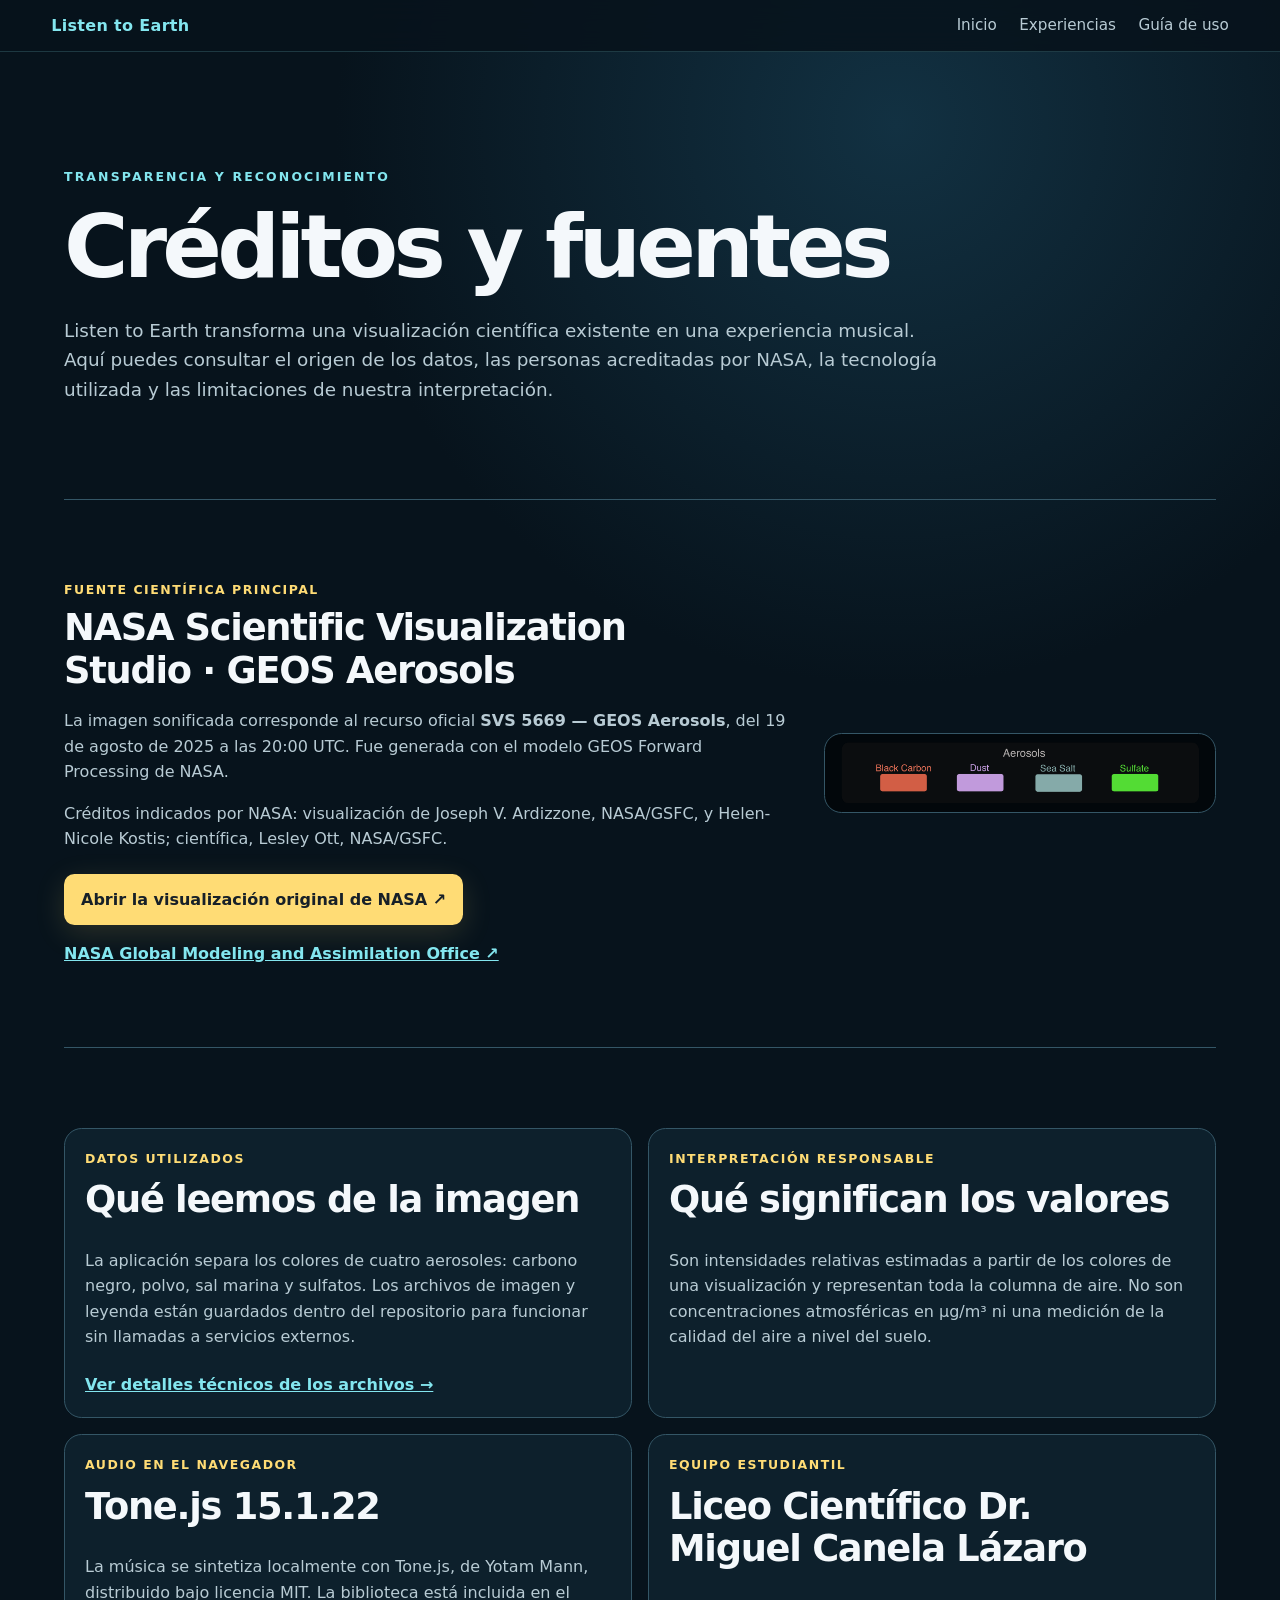
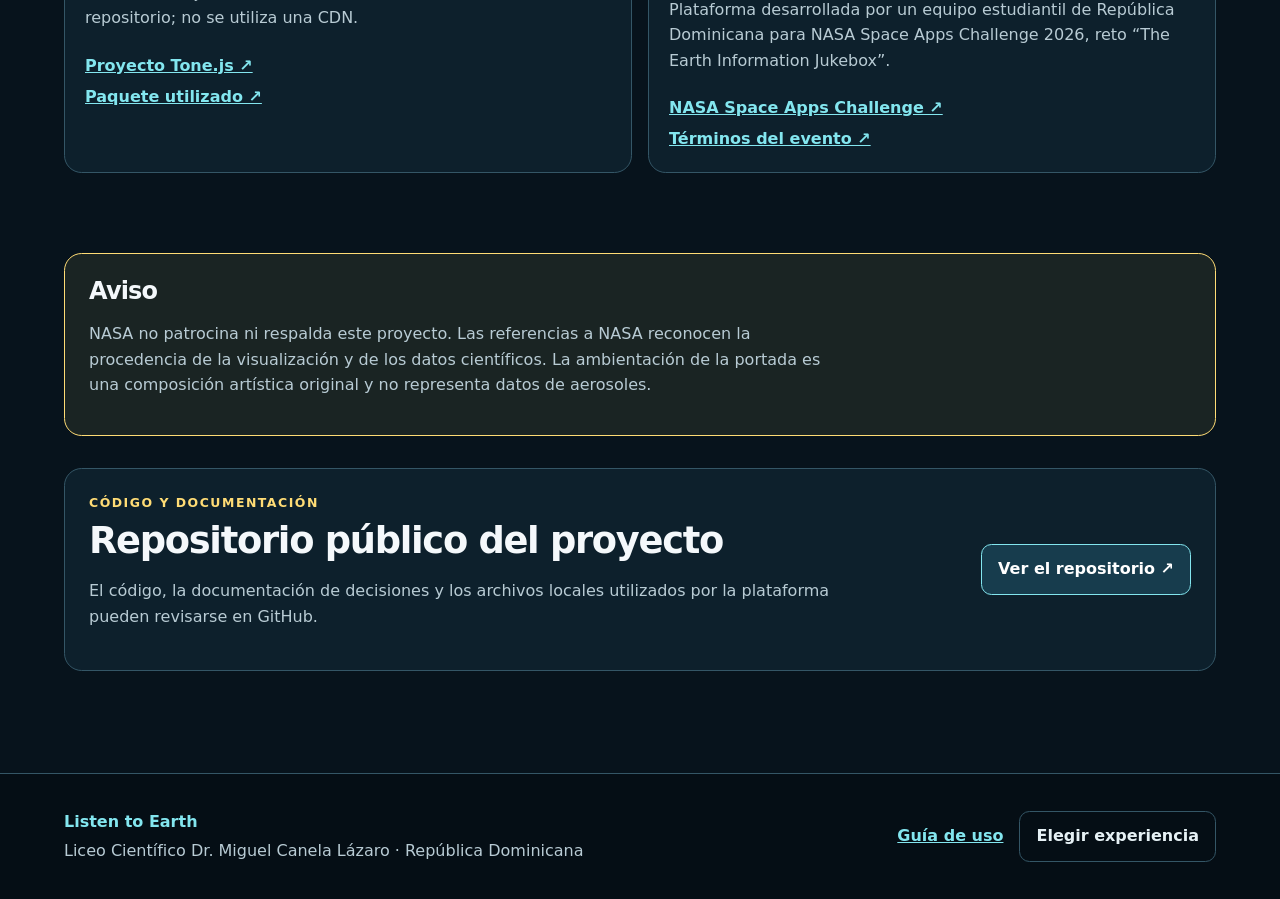
==== docs/creditos.html @ 1ac163b8 "Separar páginas y añadir ambientación de portada" ====
<!doctype html>
<html lang="es">
<head>
  <meta charset="utf-8">
  <meta name="viewport" content="width=device-width, initial-scale=1">
  <meta name="description" content="Créditos, fuentes científicas y tecnología de Listen to Earth.">
  <meta name="theme-color" content="#07131c">
  <title>Créditos y fuentes · Listen to Earth</title>
  <link rel="stylesheet" href="css/styles.css">
</head>
<body class="static-page credits-page">
  <a class="skip" href="#content">Ir al contenido</a>
  <header class="site-header"><a class="brand" href="index.html">Listen to Earth</a><nav aria-label="Navegación principal"><a href="index.html">Inicio</a><a href="experiencias.html">Experiencias</a><a href="guia.html">Guía de uso</a></nav></header>
  <main id="content" class="information-page credits-content">
    <header class="information-hero"><p class="eyebrow">Transparencia y reconocimiento</p><h1>Créditos y fuentes</h1><p>Listen to Earth transforma una visualización científica existente en una experiencia musical. Aquí puedes consultar el origen de los datos, las personas acreditadas por NASA, la tecnología utilizada y las limitaciones de nuestra interpretación.</p></header>
    <section class="source-feature" aria-labelledby="nasa-source-title"><div><p class="source-kicker">Fuente científica principal</p><h2 id="nasa-source-title">NASA Scientific Visualization Studio · GEOS Aerosols</h2><p>La imagen sonificada corresponde al recurso oficial <strong>SVS 5669 — GEOS Aerosols</strong>, del 19 de agosto de 2025 a las 20:00 UTC. Fue generada con el modelo GEOS Forward Processing de NASA.</p><p>Créditos indicados por NASA: visualización de Joseph V. Ardizzone, NASA/GSFC, y Helen-Nicole Kostis; científica, Lesley Ott, NASA/GSFC.</p><div class="source-links"><a class="button primary" href="https://svs.gsfc.nasa.gov/5669/" target="_blank" rel="noopener">Abrir la visualización original de NASA ↗</a><a href="https://gmao.gsfc.nasa.gov/" target="_blank" rel="noopener">NASA Global Modeling and Assimilation Office ↗</a></div></div><img src="assets/aerosols_5669_colorbar.png" width="1500" height="300" loading="lazy" decoding="async" alt="Leyenda oficial de la visualización: carbono negro rojo anaranjado, polvo lila, sal marina verde azulada y sulfatos verdes."></section>
    <div class="credits-grid detailed-credits">
      <article><p class="source-kicker">Datos utilizados</p><h2>Qué leemos de la imagen</h2><p>La aplicación separa los colores de cuatro aerosoles: carbono negro, polvo, sal marina y sulfatos. Los archivos de imagen y leyenda están guardados dentro del repositorio para funcionar sin llamadas a servicios externos.</p><a href="assets/README.md">Ver detalles técnicos de los archivos →</a></article>
      <article><p class="source-kicker">Interpretación responsable</p><h2>Qué significan los valores</h2><p>Son intensidades relativas estimadas a partir de los colores de una visualización y representan toda la columna de aire. No son concentraciones atmosféricas en µg/m³ ni una medición de la calidad del aire a nivel del suelo.</p></article>
      <article><p class="source-kicker">Audio en el navegador</p><h2>Tone.js 15.1.22</h2><p>La música se sintetiza localmente con Tone.js, de Yotam Mann, distribuido bajo licencia MIT. La biblioteca está incluida en el repositorio; no se utiliza una CDN.</p><a href="https://github.com/Tonejs/Tone.js" target="_blank" rel="noopener">Proyecto Tone.js ↗</a><a href="https://www.npmjs.com/package/tone/v/15.1.22" target="_blank" rel="noopener">Paquete utilizado ↗</a></article>
      <article><p class="source-kicker">Equipo estudiantil</p><h2>Liceo Científico Dr. Miguel Canela Lázaro</h2><p>Plataforma desarrollada por un equipo estudiantil de República Dominicana para NASA Space Apps Challenge 2026, reto “The Earth Information Jukebox”.</p><a href="https://www.spaceappschallenge.org/" target="_blank" rel="noopener">NASA Space Apps Challenge ↗</a><a href="https://www.spaceappschallenge.org/legal/" target="_blank" rel="noopener">Términos del evento ↗</a></article>
    </div>
    <section class="credit-notice" aria-labelledby="notice-title"><h2 id="notice-title">Aviso</h2><p>NASA no patrocina ni respalda este proyecto. Las referencias a NASA reconocen la procedencia de la visualización y de los datos científicos. La ambientación de la portada es una composición artística original y no representa datos de aerosoles.</p></section>
    <section class="repository-card" aria-labelledby="repository-title"><div><p class="source-kicker">Código y documentación</p><h2 id="repository-title">Repositorio público del proyecto</h2><p>El código, la documentación de decisiones y los archivos locales utilizados por la plataforma pueden revisarse en GitHub.</p></div><a class="button secondary" href="https://github.com/dalgenisdalgenis-hue/listen-to-earth" target="_blank" rel="noopener">Ver el repositorio ↗</a></section>
  </main>
  <footer><div><p class="footer-brand">Listen to Earth</p><p>Liceo Científico Dr. Miguel Canela Lázaro · República Dominicana</p></div><div class="footer-actions"><a href="guia.html">Guía de uso</a><a class="button ghost" href="experiencias.html">Elegir experiencia</a></div></footer>
</body>
</html>
---- docs/css/styles.css ----
:root {
  color-scheme: dark;
  font-family: Inter, ui-sans-serif, system-ui, -apple-system, BlinkMacSystemFont, "Segoe UI", sans-serif;
  line-height: 1.6;
  background: #07131c;
  color: #f4f8fb;
  --bg: #07131c;
  --surface: #0d202c;
  --surface-2: #12303f;
  --line: #345666;
  --muted: #b8cbd4;
  --cyan: #83e6ef;
  --yellow: #ffdc75;
  --purple: #caa7e8;
  --green: #72e05d;
  --orange: #f37a5d;
  --radius: 1.1rem;
  scroll-behavior: smooth;
}
* { box-sizing: border-box; }
body { margin: 0; background: radial-gradient(circle at 70% 5%, #123142 0, var(--bg) 35rem); }
button, input, select { font: inherit; }
a { color: inherit; }
p, figcaption { max-width: 75ch; }
h1, h2, h3 { line-height: 1.15; text-wrap: balance; }
h1 { margin: 0; font-size: clamp(2.7rem, 8vw, 6.4rem); letter-spacing: -.055em; max-width: 10ch; }
h2 { margin: .2rem 0 .65rem; font-size: clamp(2rem, 5vw, 3.5rem); letter-spacing: -.035em; }
h3 { font-size: clamp(1.25rem, 3vw, 1.7rem); }
[hidden] { display: none !important; }
.visually-hidden { position: absolute !important; width: 1px; height: 1px; padding: 0; margin: -1px; overflow: hidden; clip: rect(0 0 0 0); white-space: nowrap; border: 0; }
.skip { position: fixed; z-index: 100; top: .5rem; left: .5rem; padding: .75rem 1rem; background: #fff; color: #07131c; transform: translateY(-160%); border-radius: .4rem; }
.skip:focus { transform: none; }
:focus-visible { outline: 3px solid var(--yellow); outline-offset: 4px; }

.site-header { position: sticky; top: 0; z-index: 20; display: flex; justify-content: space-between; align-items: center; gap: 1rem; padding: .8rem clamp(1rem, 4vw, 3.5rem); background: rgb(7 19 28 / 88%); border-bottom: 1px solid rgb(131 230 239 / 18%); backdrop-filter: blur(16px); }
.brand { font-weight: 800; letter-spacing: .02em; color: var(--cyan); text-decoration: none; }
.site-header nav { display: flex; align-items: center; gap: clamp(.4rem, 2vw, 1.4rem); }
.site-header nav a { color: var(--muted); text-decoration: none; font-size: .95rem; }
.site-header nav a:hover { color: #fff; }
.nav-guide { min-height: 40px; padding: .45rem .8rem; border: 1px solid var(--cyan); border-radius: 999px; color: #fff; background: transparent; cursor: pointer; }

.hero { min-height: min(50rem, calc(100vh - 4rem)); display: grid; align-items: center; position: relative; isolation: isolate; overflow: hidden; padding: clamp(4rem, 9vw, 8rem) clamp(1.2rem, 7vw, 7rem); background-image: linear-gradient(90deg, rgb(4 13 20 / 98%) 0%, rgb(4 13 20 / 80%) 45%, rgb(4 13 20 / 15%) 100%), linear-gradient(0deg, var(--bg), transparent 35%), url('../assets/aerosols_5669_1920x1080.png'); background-position: center, center, center; background-size: cover; }
.hero::after { content: ""; position: absolute; z-index: -1; inset: auto -10% -25% 35%; height: 60%; background: radial-gradient(ellipse, rgb(202 167 232 / 24%), transparent 65%); }
.hero-content { max-width: 74rem; width: 100%; margin-inline: auto; }
.eyebrow { margin: 0 0 .55rem; color: var(--cyan); font-size: .78rem; font-weight: 800; letter-spacing: .17em; text-transform: uppercase; }
.hero-lead { max-width: 42rem; margin: 1.5rem 0; font-size: clamp(1.1rem, 2.2vw, 1.45rem); color: #dce8ed; }
.hero-actions { display: flex; flex-wrap: wrap; gap: .8rem; margin-block: 2rem; }
.hero-facts { display: flex; flex-wrap: wrap; gap: .65rem; padding: 0; list-style: none; }
.hero-facts li { padding: .45rem .75rem; border: 1px solid rgb(255 255 255 / 24%); border-radius: 999px; color: #e2eef2; background: rgb(7 19 28 / 55%); font-size: .9rem; }

.button, button { min-height: 44px; border-radius: .65rem; cursor: pointer; }
.button { display: inline-flex; align-items: center; justify-content: center; gap: .4rem; padding: .72rem 1rem; border: 1px solid transparent; text-decoration: none; font-weight: 750; }
.button.primary { background: var(--yellow); color: #172028; box-shadow: 0 8px 30px rgb(255 220 117 / 15%); }
.button.secondary { background: #173c4d; border-color: var(--cyan); color: #fff; }
.button.ghost { background: transparent; border-color: var(--line); color: #e6f1f5; }
button:disabled, fieldset:disabled button { opacity: .58; cursor: wait; }
button[aria-pressed="true"] { border-color: var(--yellow); }

.page-shell { width: min(100% - 2rem, 78rem); margin-inline: auto; }
.experience-page > main > .hero { display: none; }
.experience-banner { padding: clamp(3rem, 7vw, 5.5rem) 0 1.5rem; border-bottom: 1px solid rgb(131 230 239 / 18%); }
.experience-banner h1 { max-width: 15ch; font-size: clamp(2.6rem, 7vw, 5rem); }
.experience-banner > p:last-of-type { max-width: 48rem; color: var(--muted); font-size: 1.12rem; }
.back-link, .alternate-link { display: inline-flex; margin-bottom: 1.2rem; color: var(--cyan); font-weight: 750; }
.alternate-link { margin: 1rem 0 0; padding: .55rem .8rem; border: 1px solid var(--line); border-radius: .55rem; text-decoration: none; }
.experience-page .mode-picker { display: none; }
body[data-experience="journey"] #grid,
body[data-experience="world"] #grid,
body[data-experience="journey"] .explore-grid,
body[data-experience="world"] .explore-grid,
body[data-experience="journey"] .shortcut-line,
body[data-experience="world"] .shortcut-line,
body[data-experience="journey"] #grid-table,
body[data-experience="world"] #grid-table { display: none !important; }
body[data-experience="explore"] #experience,
body[data-experience="explore"] #scan-table,
body[data-experience="explore"] #scan-band,
body[data-experience="explore"] #scan-line { display: none !important; }
.status { min-height: 1.8rem; margin: 1rem 0 0; color: var(--cyan); }
.section-block { padding-block: clamp(4rem, 8vw, 7rem); border-bottom: 1px solid rgb(131 230 239 / 18%); scroll-margin-top: 4.5rem; }
.section-heading { display: grid; grid-template-columns: auto minmax(0, 1fr); gap: clamp(1rem, 4vw, 2.5rem); align-items: start; margin-bottom: 2rem; }
.section-heading > div { max-width: 52rem; }
.section-heading p:last-child { color: var(--muted); font-size: 1.05rem; }
.section-number { margin: .35rem 0 0; color: var(--yellow); font: 800 clamp(1.25rem, 3vw, 2rem)/1 ui-monospace, monospace; }

fieldset { min-width: 0; margin: 0; padding: 0; border: 0; }
.scan-panel { padding: clamp(1rem, 3vw, 2rem); border: 1px solid var(--line); border-radius: var(--radius); background: linear-gradient(145deg, rgb(18 48 63 / 94%), rgb(9 27 38 / 94%)); box-shadow: 0 22px 65px rgb(0 0 0 / 24%); }
.mode-picker { display: grid; grid-template-columns: repeat(2, minmax(0, 1fr)); gap: 1rem; }
.mode-card { min-height: 10rem; display: grid; grid-template-columns: auto 1fr; grid-template-rows: auto 1fr; gap: .3rem 1rem; padding: 1.2rem; text-align: left; color: #fff; background: rgb(5 19 28 / 60%); border: 2px solid var(--line); border-radius: .9rem; }
.mode-card[aria-pressed="true"] { background: linear-gradient(135deg, rgb(255 220 117 / 14%), rgb(131 230 239 / 8%)); box-shadow: inset 0 0 0 1px var(--yellow); }
.mode-card strong { font-size: 1.25rem; }
.mode-card > span:last-child { color: var(--muted); }
.mode-icon { grid-row: 1 / 3; display: grid; place-items: center; width: 2.6rem; height: 2.6rem; border-radius: 50%; background: var(--yellow); color: #172028; font-weight: 900; font-size: 1.3rem; }
.transport { display: flex; align-items: center; flex-wrap: wrap; gap: .75rem; margin-top: 1.3rem; }
.tempo-control { display: grid; grid-template-columns: auto minmax(8rem, 1fr); gap: .2rem .7rem; align-items: center; flex: 1 1 18rem; margin-left: auto; }
.tempo-control output { grid-column: 2; color: var(--muted); }
input[type="range"] { width: 100%; min-height: 32px; accent-color: var(--yellow); }
.route-context { padding: 1rem clamp(.2rem, 2vw, 1.2rem); }
.route-context > p:first-child { color: var(--muted); }
.progress-row { display: grid; grid-template-columns: auto minmax(8rem, 1fr); gap: 1rem; align-items: center; }
progress { width: 100%; height: .8rem; border: 0; accent-color: var(--yellow); }
.data-readout { max-width: none; border-left: 4px solid var(--yellow); padding: .85rem 1rem; border-radius: 0 .7rem .7rem 0; background: var(--surface); }
.journey-ending { margin-top: 1.5rem; padding: clamp(1.25rem, 3vw, 2rem); border: 1px solid var(--yellow); border-radius: var(--radius); background: linear-gradient(135deg, rgb(255 220 117 / 12%), var(--surface)); }
.journey-ending h3 { margin-top: 0; }

.audio-toolbar { display: flex; gap: .7rem; align-items: center; flex-wrap: wrap; padding: 1rem; margin-bottom: 1rem; border-radius: .8rem; background: var(--surface); }
.audio-toolbar p { margin: 0 0 0 auto; color: var(--muted); }
.map-panel { margin: 0; overflow: hidden; border: 1px solid var(--line); border-radius: var(--radius); background: #030a0f; box-shadow: 0 24px 80px rgb(0 0 0 / 30%); }
.map-view { position: relative; }
canvas { display: block; width: 100%; height: auto; }
#grid { position: absolute; inset: 0; display: grid; grid-template-rows: repeat(8, 1fr); }
.grid-row { display: grid; grid-template-columns: repeat(12, 1fr); min-height: 0; }
[role="gridcell"] { min-width: 0; border: 1px solid rgb(255 255 255 / 17%); cursor: crosshair; }
[role="gridcell"][aria-selected="true"] { box-shadow: inset 0 0 0 3px var(--yellow); background: rgb(255 220 117 / 10%); }
[role="gridcell"]:focus { outline: 3px solid #fff; outline-offset: -4px; }
#scan-band, #scan-line, #rd-marker { position: absolute; pointer-events: none; }
#scan-band { border: 1px dashed var(--yellow); }
#scan-line { border: 1px solid #fff; box-shadow: 0 0 0 2px var(--yellow); background: rgb(255 220 117 / 40%); }
#rd-marker { width: 10px; height: 10px; border: 2px solid #fff; border-radius: 50%; box-shadow: 0 0 0 2px var(--bg), 0 0 0 4px var(--yellow); transform: translate(-50%, -50%); }
figcaption { padding: .75rem 1rem 1rem; color: var(--muted); font-size: .92rem; }
.explore-grid { display: grid; grid-template-columns: minmax(0, 1.25fr) minmax(18rem, .75fr); gap: 1rem; margin-top: 1rem; }
.current-card, .direction-card { padding: 1.2rem; border: 1px solid var(--line); border-radius: var(--radius); background: var(--surface); }
.current-card h3 { margin-top: 0; }
.source-info { padding-top: .8rem; border-top: 1px solid var(--line); color: var(--muted); }
.direction-card legend { padding-inline: .4rem; font-weight: 800; }
.directions { display: grid; grid-template-columns: repeat(3, minmax(0, 1fr)); gap: .5rem; }
.directions button, .rd-button { min-height: 46px; border: 1px solid var(--line); color: #fff; background: #173c4d; }
#up { grid-column: 2; } #left { grid-column: 1; grid-row: 2; } #replay { grid-column: 2; grid-row: 2; } #right { grid-column: 3; grid-row: 2; } #down { grid-column: 2; grid-row: 3; }
.rd-button { width: 100%; margin-top: .65rem; border-color: var(--yellow); }
.shortcut-line { padding: .7rem 1rem; color: var(--muted); font-size: .9rem; }

.aerosol-controls { padding: 1rem; border: 1px solid var(--line); border-radius: var(--radius); background: var(--surface); }
.listening-mode { display: flex; align-items: center; justify-content: space-between; gap: 1rem; padding: .2rem .2rem 1rem; margin-bottom: 1rem; border-bottom: 1px solid var(--line); }
.listening-mode p { margin: .2rem 0 0; color: var(--muted); }
.mix-switch { display: flex; align-items: center; gap: .55rem; min-height: 44px; padding: .5rem .8rem; border: 1px solid var(--line); border-radius: 999px; cursor: pointer; white-space: nowrap; }
.mix-switch input { width: 1.3rem; height: 1.3rem; accent-color: var(--yellow); }
.aerosol-grid { display: grid; grid-template-columns: repeat(2, minmax(0, 1fr)); gap: .8rem; }
.aerosol-card { position: relative; padding: 1.1rem; border: 1px solid var(--line); border-top: 4px solid var(--cyan); border-radius: .8rem; background: rgb(5 19 28 / 65%); }
.aerosol-dust { border-top-color: var(--purple); } .aerosol-carbon { border-top-color: var(--orange); } .aerosol-sulfate { border-top-color: var(--green); } .aerosol-salt { border-top-color: #91bec0; }
.instrument-choice { display: flex; align-items: center; gap: .65rem; min-height: 3rem; margin-bottom: .7rem; font-weight: 800; }
.instrument-choice input { width: 1.45rem; height: 1.45rem; accent-color: var(--yellow); }
.instrument-choice label { cursor: pointer; }
.aerosol-card > label { color: var(--muted); font-size: .9rem; }
.volume-row { display: flex; align-items: center; gap: .7rem; }
.volume-row output { min-width: 3.3rem; text-align: right; }
.mixer-footer { display: flex; align-items: center; gap: 1rem; flex-wrap: wrap; padding-top: 1rem; }
.mixer-footer p { margin: 0; color: var(--cyan); font-weight: 700; }
.compact-details { margin-top: .8rem; }

.science-block { border-bottom: 0; }
.colorbar { display: block; width: min(100%, 52rem); height: auto; margin: 1rem auto 2rem; border-radius: .8rem; }
.data-details { display: grid; gap: .7rem; }
details { border: 1px solid var(--line); border-radius: .7rem; background: rgb(13 32 44 / 70%); }
summary { padding: .9rem 1rem; cursor: pointer; font-weight: 750; }
details > p { padding-inline: 1rem; }
.table-scroll { overflow-x: auto; margin: 0 1rem 1rem; }
table { width: 100%; min-width: 54rem; border-collapse: collapse; }
caption { text-align: left; margin-bottom: .5rem; }
th, td { padding: .65rem; border: 1px solid var(--line); text-align: left; }
.limitations { display: grid; grid-template-columns: repeat(2, minmax(0, 1fr)); gap: 1rem; margin-top: 1.5rem; }
.limitations p { margin: 0; padding: 1.1rem; border-left: 3px solid var(--cyan); background: var(--surface); color: var(--muted); }
.development { color: var(--muted); font-size: .92rem; }

.guide-dialog { width: min(46rem, calc(100% - 2rem)); max-height: min(50rem, calc(100vh - 2rem)); padding: 0; color: #f4f8fb; border: 1px solid var(--cyan); border-radius: var(--radius); background: #0b1c27; box-shadow: 0 30px 100px #000; }
.guide-dialog::backdrop { background: rgb(1 7 11 / 78%); backdrop-filter: blur(5px); }
.guide-dialog > :not(.guide-header) { margin-inline: 1.5rem; }
.guide-dialog > :last-child { margin-bottom: 1.5rem; }
.guide-header { position: sticky; top: 0; display: flex; justify-content: space-between; gap: 1rem; align-items: start; padding: 1.2rem 1.5rem; border-bottom: 1px solid var(--line); background: #0b1c27; }
.guide-header h2 { font-size: 2rem; margin: 0; }
.icon-button { min-width: 44px; min-height: 44px; border: 1px solid var(--line); border-radius: 50%; background: transparent; color: #fff; }
.guide-steps { display: grid; gap: .75rem; padding-left: 1.5rem; }
.guide-steps li { padding: .8rem 1rem; border-radius: .65rem; background: var(--surface); }
.guide-steps strong, .guide-steps span { display: block; }
.guide-steps span { color: var(--muted); }
.key-list { display: grid; grid-template-columns: repeat(2, minmax(0, 1fr)); gap: .6rem; }
.key-list div { display: grid; grid-template-columns: 3.2rem 1fr; gap: .6rem; align-items: center; padding: .6rem; border: 1px solid var(--line); border-radius: .55rem; }
.key-list dt { display: grid; place-items: center; min-height: 2.4rem; border-radius: .35rem; background: var(--yellow); color: #172028; font-weight: 900; }
.key-list dd { margin: 0; color: var(--muted); }

footer { display: flex; justify-content: space-between; align-items: center; gap: 1rem; padding: 2rem clamp(1rem, 5vw, 4rem); border-top: 1px solid var(--line); background: #050e15; color: var(--muted); }
footer p { margin: .2rem 0; }
.footer-brand { color: var(--cyan); font-weight: 800; }
.footer-actions { display: flex; align-items: center; gap: 1rem; flex-wrap: wrap; }
.footer-actions a { color: var(--cyan); font-weight: 750; }

.experience-chooser { width: min(100% - 2rem, 78rem); margin-inline: auto; padding: clamp(4rem, 8vw, 7rem) 0; }
.chooser-heading { max-width: 48rem; margin-bottom: 2rem; }
.chooser-heading > p:last-child { color: var(--muted); font-size: 1.08rem; }
.experience-cards { display: grid; grid-template-columns: repeat(3, minmax(0, 1fr)); gap: 1rem; }
.experience-card { min-height: 23rem; display: grid; grid-template-rows: auto auto auto 1fr auto; gap: .8rem; position: relative; overflow: hidden; padding: 1.4rem; border: 1px solid var(--line); border-radius: var(--radius); color: #fff; text-decoration: none; background: linear-gradient(155deg, #12303f, #081823); transition: transform .2s ease, border-color .2s ease; }
.experience-card::before { content: ""; position: absolute; inset: auto -25% -25% 20%; height: 60%; background: radial-gradient(circle, rgb(131 230 239 / 16%), transparent 65%); }
.experience-card:hover { transform: translateY(-4px); border-color: var(--cyan); }
.experience-number { color: var(--yellow); font: 800 1rem/1 ui-monospace, monospace; }
.experience-icon { display: grid; place-items: center; width: 3.2rem; height: 3.2rem; border-radius: 50%; background: var(--yellow); color: #172028; font-size: 1.5rem; font-weight: 900; }
.experience-card strong { font-size: 1.45rem; }
.experience-card > span:nth-of-type(3) { color: var(--muted); }
.card-action { align-self: end; color: var(--cyan); font-weight: 800; }
.world-card { background: linear-gradient(155deg, #182f43, #07131c); }
.explore-card { background: linear-gradient(155deg, #26243d, #0b1622); }
.landing-note { max-width: 50rem; margin: 2rem auto 0; padding: 1.2rem 1.4rem; border-left: 4px solid var(--yellow); background: var(--surface); }
.landing-note h3 { margin-top: 0; }
.credits-section { width: min(100% - 2rem, 78rem); margin-inline: auto; padding: 0 0 clamp(4rem, 8vw, 7rem); }
.credits-grid { display: grid; grid-template-columns: repeat(2, minmax(0, 1fr)); gap: 1rem; }
.credits-grid article { padding: 1.25rem; border: 1px solid var(--line); border-radius: var(--radius); background: var(--surface); }
.credits-grid h3 { margin-top: 0; }
.credits-grid p { color: var(--muted); }
.credits-grid a { color: var(--cyan); font-weight: 750; }
.credits-disclaimer { max-width: none; margin-top: 1rem; padding: 1rem; border-left: 3px solid var(--yellow); color: var(--muted); }

@media (max-width: 760px) {
  .site-header nav a { display: none; }
  .hero { min-height: 44rem; padding-top: 5rem; background-image: linear-gradient(0deg, var(--bg) 0%, rgb(4 13 20 / 60%) 60%, rgb(4 13 20 / 35%) 100%), url('../assets/aerosols_5669_1920x1080.png'); background-position: center, 58% center; }
  .mode-picker, .aerosol-grid, .explore-grid, .limitations { grid-template-columns: 1fr; }
  .experience-cards { grid-template-columns: 1fr; }
  .credits-grid { grid-template-columns: 1fr; }
  .experience-card { min-height: 17rem; }
  .listening-mode { align-items: flex-start; flex-direction: column; }
  .mode-card { min-height: 8rem; }
  .progress-row { grid-template-columns: 1fr; gap: .3rem; }
  .audio-toolbar p { flex-basis: 100%; margin-left: 0; }
  .key-list { grid-template-columns: 1fr; }
  footer { align-items: flex-start; flex-direction: column; }
}
@media (max-width: 460px) {
  .page-shell { width: min(100% - 1rem, 78rem); }
  .section-heading { grid-template-columns: 1fr; gap: .5rem; }
  .section-number { font-size: 1rem; }
  .transport > .button { width: 100%; }
  .tempo-control { margin-top: .5rem; }
  .directions button { font-size: .9rem; }
}
@media (prefers-reduced-motion: reduce) { :root { scroll-behavior: auto; } }
@media (forced-colors: active) {
  [role="gridcell"][aria-selected="true"], .mode-card[aria-pressed="true"] { border: 3px solid Highlight; }
  [role="gridcell"]:focus { outline-color: Highlight; }
  #rd-marker { border: 3px solid Highlight; box-shadow: none; }
}

/* Arquitectura de páginas: portada, elección, guía, créditos y reproductores. */
.simple-landing, .static-page { min-height: 100vh; display: flex; flex-direction: column; }
.simple-landing main, .static-page main { flex: 1; }
.simple-landing .landing-hero { min-height: calc(100vh - 4.2rem); }
.simple-landing h1 { max-width: 14ch; font-size: clamp(3rem, 7.5vw, 6.8rem); }
.simple-landing h1 span { display: block; }
.simple-landing h1 span:last-child { color: var(--yellow); }
.landing-actions { align-items: center; }
.sound-button { border: 1px solid var(--cyan); color: #fff; background: rgb(7 19 28 / 72%); }
.sound-button[aria-pressed="true"] { background: rgb(131 230 239 / 16%); }
.ambient-status { margin-top: -1rem; color: var(--muted); font-size: .92rem; }

.standalone-chooser { padding-top: clamp(4rem, 9vw, 8rem); }
.standalone-chooser .chooser-heading h1, .information-hero h1 { max-width: 14ch; font-size: clamp(2.8rem, 7vw, 5.5rem); }
.chooser-note { margin: 2rem auto 0; padding: 1rem 1.2rem; border-left: 3px solid var(--yellow); background: var(--surface); color: var(--muted); }
.chooser-note a { color: var(--cyan); font-weight: 800; }

.information-page { width: min(100% - 2rem, 72rem); margin-inline: auto; padding-bottom: clamp(4rem, 8vw, 7rem); }
.information-hero { padding: clamp(4rem, 9vw, 8rem) 0 clamp(3rem, 6vw, 5rem); border-bottom: 1px solid var(--line); }
.information-hero > p:last-of-type { color: var(--muted); font-size: 1.15rem; }
.information-hero .button { margin-top: 1rem; }
.guide-section { display: grid; grid-template-columns: 5rem minmax(0, 1fr); gap: 1.5rem; padding: clamp(3rem, 7vw, 5rem) 0; border-bottom: 1px solid var(--line); }
.guide-section h2 { margin-top: 0; }
.expanded-steps { padding-left: 1.4rem; }
.expanded-steps li { padding: 1rem 1.2rem; }
.full-key-list { grid-template-columns: repeat(2, minmax(0, 1fr)); }

.source-feature { display: grid; grid-template-columns: minmax(0, 1.3fr) minmax(18rem, .7fr); gap: 2rem; align-items: center; padding: clamp(3rem, 7vw, 5rem) 0; border-bottom: 1px solid var(--line); }
.source-feature h2, .detailed-credits h2, .repository-card h2 { font-size: clamp(1.5rem, 3vw, 2.3rem); }
.source-feature > div > p:not(.source-kicker), .detailed-credits p, .repository-card p { color: var(--muted); }
.source-feature img { width: 100%; height: auto; border: 1px solid var(--line); border-radius: var(--radius); background: #02070b; }
.source-kicker { margin: 0 0 .45rem; color: var(--yellow) !important; font-size: .78rem; font-weight: 850; letter-spacing: .12em; text-transform: uppercase; }
.source-links { display: flex; flex-wrap: wrap; align-items: center; gap: 1rem; margin-top: 1.4rem; }
.source-links > a:not(.button) { color: var(--cyan); font-weight: 800; }
.detailed-credits { margin: clamp(3rem, 7vw, 5rem) 0; }
.detailed-credits article { display: flex; flex-direction: column; align-items: flex-start; }
.detailed-credits article > a { margin-top: .35rem; }
.credit-notice { margin: 2rem 0; padding: 1.3rem 1.5rem; border: 1px solid var(--yellow); border-radius: var(--radius); background: rgb(255 220 117 / 8%); }
.credit-notice h2 { font-size: 1.5rem; }
.credit-notice p { color: var(--muted); }
.repository-card { display: flex; justify-content: space-between; align-items: center; gap: 2rem; padding: 1.5rem; border: 1px solid var(--line); border-radius: var(--radius); background: var(--surface); }

.setup-section { padding-top: 3rem; padding-bottom: 3rem; }
.setup-section .aerosol-grid { grid-template-columns: repeat(4, minmax(0, 1fr)); }
.setup-section .aerosol-card { padding: .9rem; }
.playback-workspace { display: grid; grid-template-columns: minmax(19rem, .62fr) minmax(0, 1.38fr); gap: clamp(1rem, 3vw, 2rem); align-items: start; border-bottom: 1px solid rgb(131 230 239 / 18%); }
.playback-workspace > .section-block { padding-block: 3rem; border-bottom: 0; }
.playback-controls .section-heading, .map-section .section-heading { grid-template-columns: 2.5rem minmax(0, 1fr); gap: .8rem; margin-bottom: 1.2rem; }
.playback-controls .section-heading h2, .map-section .section-heading h2 { font-size: clamp(1.7rem, 3vw, 2.4rem); }
.playback-controls .scan-panel { padding: 1rem; }
.playback-controls .transport { align-items: stretch; }
.playback-controls .transport > .button { width: 100%; }
.playback-controls .tempo-control { grid-template-columns: 1fr; margin: .4rem 0 0; }
.playback-controls .tempo-control output { grid-column: 1; }
.map-section { position: sticky; top: 4.6rem; }
.map-panel:focus-visible { outline: 4px solid var(--yellow); outline-offset: 5px; }
body[data-experience="journey"] #audio-controls,
body[data-experience="world"] #audio-controls { display: none; }
body[data-experience="explore"] .playback-workspace { grid-template-columns: 1fr; }
body[data-experience="explore"] .map-section { position: static; }
body[data-experience="explore"] .map-section .section-heading { grid-template-columns: auto minmax(0, 1fr); gap: clamp(1rem, 4vw, 2.5rem); }

@media (max-width: 1050px) {
  .setup-section .aerosol-grid { grid-template-columns: repeat(2, minmax(0, 1fr)); }
  .playback-workspace { grid-template-columns: 1fr; }
  .map-section { position: static; padding-top: 0 !important; }
}

@media (max-width: 760px) {
  .site-header { align-items: flex-start; }
  .site-header nav { max-width: 68vw; overflow-x: auto; padding: .2rem 0 .45rem; }
  .site-header nav a { display: inline-block; flex: 0 0 auto; }
  .simple-landing .landing-hero { min-height: calc(100vh - 4rem); }
  .simple-landing h1 { font-size: clamp(2.8rem, 14vw, 4.8rem); }
  .landing-actions .button { width: 100%; }
  .guide-section, .source-feature { grid-template-columns: 1fr; }
  .full-key-list { grid-template-columns: 1fr; }
  .repository-card { align-items: flex-start; flex-direction: column; }
  .setup-section .aerosol-grid { grid-template-columns: 1fr; }
}

@media (max-width: 460px) {
  .site-header { flex-direction: column; }
  .site-header nav { max-width: 100%; width: 100%; }
  .information-page { width: min(100% - 1rem, 72rem); }
}
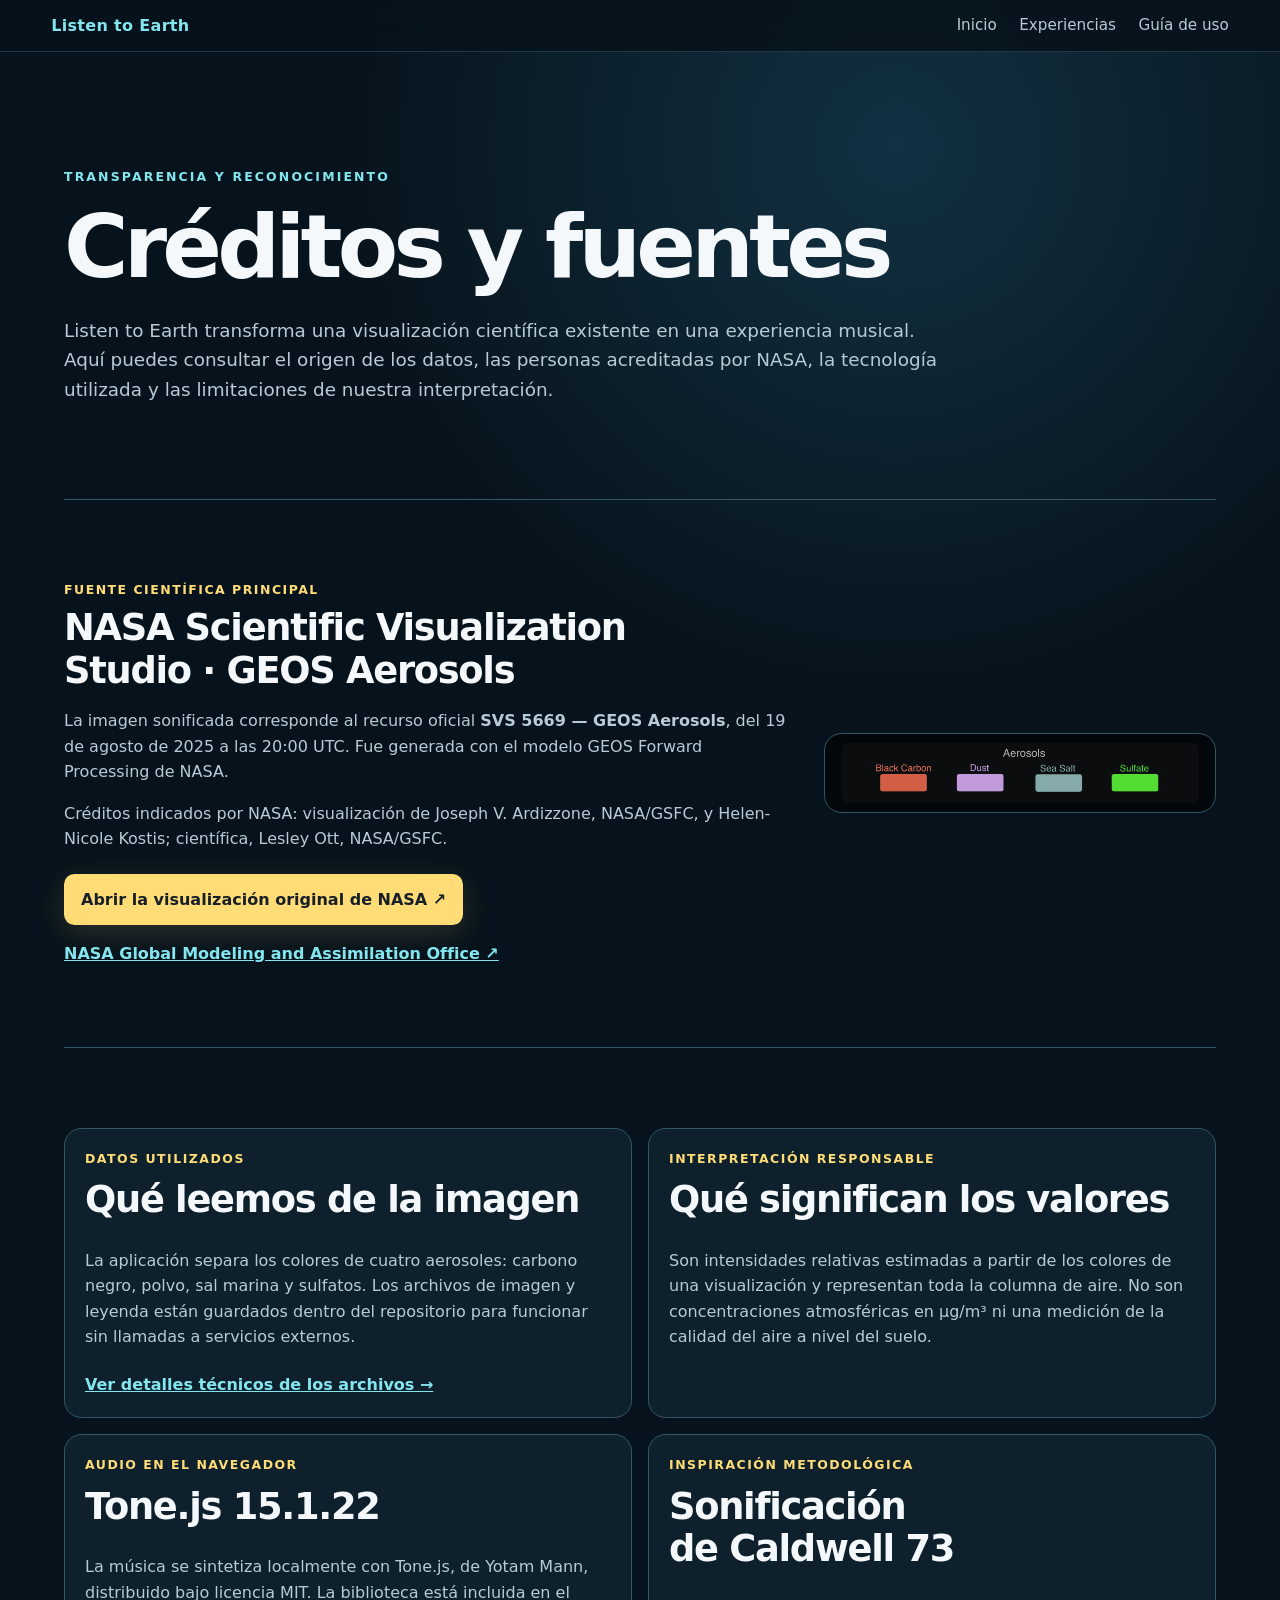
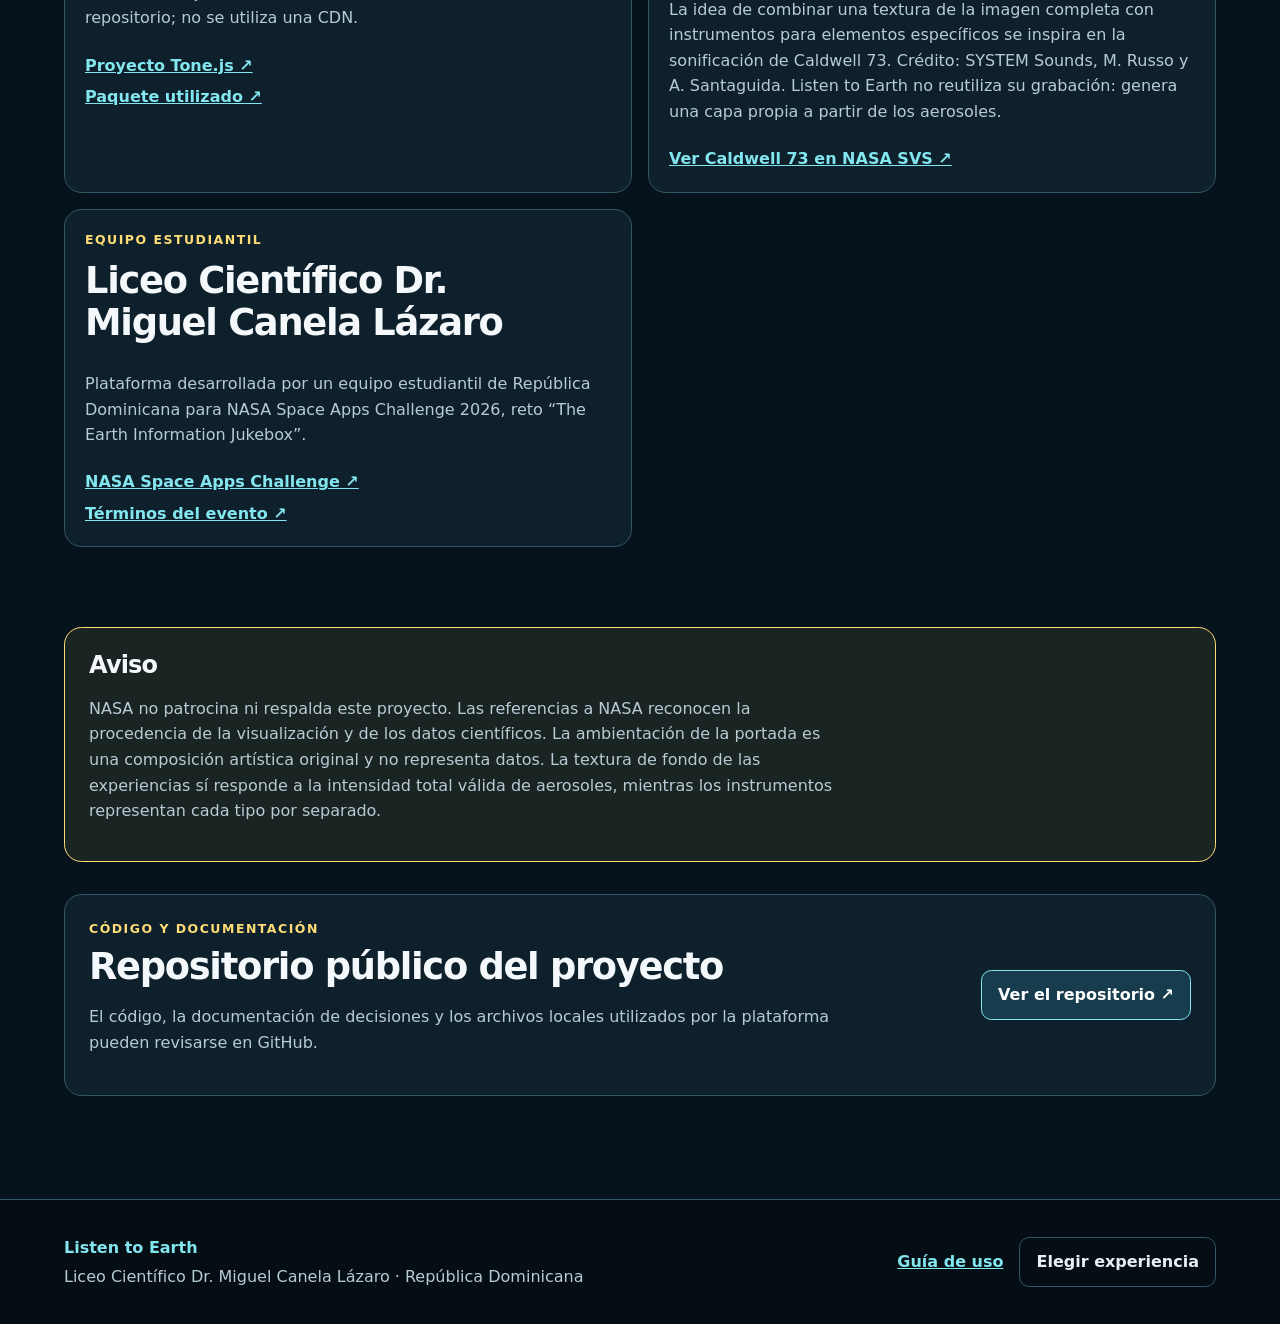
==== commit c97e4731: "Añadir textura de sonificación de imagen completa" ====
--- a/docs/creditos.html
+++ b/docs/creditos.html
@@ -18,9 +18,10 @@
       <article><p class="source-kicker">Datos utilizados</p><h2>Qué leemos de la imagen</h2><p>La aplicación separa los colores de cuatro aerosoles: carbono negro, polvo, sal marina y sulfatos. Los archivos de imagen y leyenda están guardados dentro del repositorio para funcionar sin llamadas a servicios externos.</p><a href="assets/README.md">Ver detalles técnicos de los archivos →</a></article>
       <article><p class="source-kicker">Interpretación responsable</p><h2>Qué significan los valores</h2><p>Son intensidades relativas estimadas a partir de los colores de una visualización y representan toda la columna de aire. No son concentraciones atmosféricas en µg/m³ ni una medición de la calidad del aire a nivel del suelo.</p></article>
       <article><p class="source-kicker">Audio en el navegador</p><h2>Tone.js 15.1.22</h2><p>La música se sintetiza localmente con Tone.js, de Yotam Mann, distribuido bajo licencia MIT. La biblioteca está incluida en el repositorio; no se utiliza una CDN.</p><a href="https://github.com/Tonejs/Tone.js" target="_blank" rel="noopener">Proyecto Tone.js ↗</a><a href="https://www.npmjs.com/package/tone/v/15.1.22" target="_blank" rel="noopener">Paquete utilizado ↗</a></article>
+      <article><p class="source-kicker">Inspiración metodológica</p><h2>Sonificación de Caldwell 73</h2><p>La idea de combinar una textura de la imagen completa con instrumentos para elementos específicos se inspira en la sonificación de Caldwell 73. Crédito: SYSTEM Sounds, M. Russo y A. Santaguida. Listen to Earth no reutiliza su grabación: genera una capa propia a partir de los aerosoles.</p><a href="https://svs.gsfc.nasa.gov/13786/" target="_blank" rel="noopener">Ver Caldwell 73 en NASA SVS ↗</a></article>
       <article><p class="source-kicker">Equipo estudiantil</p><h2>Liceo Científico Dr. Miguel Canela Lázaro</h2><p>Plataforma desarrollada por un equipo estudiantil de República Dominicana para NASA Space Apps Challenge 2026, reto “The Earth Information Jukebox”.</p><a href="https://www.spaceappschallenge.org/" target="_blank" rel="noopener">NASA Space Apps Challenge ↗</a><a href="https://www.spaceappschallenge.org/legal/" target="_blank" rel="noopener">Términos del evento ↗</a></article>
     </div>
-    <section class="credit-notice" aria-labelledby="notice-title"><h2 id="notice-title">Aviso</h2><p>NASA no patrocina ni respalda este proyecto. Las referencias a NASA reconocen la procedencia de la visualización y de los datos científicos. La ambientación de la portada es una composición artística original y no representa datos de aerosoles.</p></section>
+    <section class="credit-notice" aria-labelledby="notice-title"><h2 id="notice-title">Aviso</h2><p>NASA no patrocina ni respalda este proyecto. Las referencias a NASA reconocen la procedencia de la visualización y de los datos científicos. La ambientación de la portada es una composición artística original y no representa datos. La textura de fondo de las experiencias sí responde a la intensidad total válida de aerosoles, mientras los instrumentos representan cada tipo por separado.</p></section>
     <section class="repository-card" aria-labelledby="repository-title"><div><p class="source-kicker">Código y documentación</p><h2 id="repository-title">Repositorio público del proyecto</h2><p>El código, la documentación de decisiones y los archivos locales utilizados por la plataforma pueden revisarse en GitHub.</p></div><a class="button secondary" href="https://github.com/dalgenisdalgenis-hue/listen-to-earth" target="_blank" rel="noopener">Ver el repositorio ↗</a></section>
   </main>
   <footer><div><p class="footer-brand">Listen to Earth</p><p>Liceo Científico Dr. Miguel Canela Lázaro · República Dominicana</p></div><div class="footer-actions"><a href="guia.html">Guía de uso</a><a class="button ghost" href="experiencias.html">Elegir experiencia</a></div></footer>
--- a/docs/css/styles.css
+++ b/docs/css/styles.css
@@ -132,6 +132,9 @@
 .aerosol-controls { padding: 1rem; border: 1px solid var(--line); border-radius: var(--radius); background: var(--surface); }
 .listening-mode { display: flex; align-items: center; justify-content: space-between; gap: 1rem; padding: .2rem .2rem 1rem; margin-bottom: 1rem; border-bottom: 1px solid var(--line); }
 .listening-mode p { margin: .2rem 0 0; color: var(--muted); }
+.image-layer-control { display: grid; grid-template-columns: minmax(0, 1fr) auto minmax(12rem, .55fr); gap: 1rem; align-items: center; padding: 1rem; margin-bottom: 1rem; border: 1px solid rgb(131 230 239 / 35%); border-radius: .8rem; background: rgb(131 230 239 / 6%); }
+.image-layer-control p { margin: .2rem 0 0; color: var(--muted); }
+.image-layer-volume > label { color: var(--muted); font-size: .9rem; }
 .mix-switch { display: flex; align-items: center; gap: .55rem; min-height: 44px; padding: .5rem .8rem; border: 1px solid var(--line); border-radius: 999px; cursor: pointer; white-space: nowrap; }
 .mix-switch input { width: 1.3rem; height: 1.3rem; accent-color: var(--yellow); }
 .aerosol-grid { display: grid; grid-template-columns: repeat(2, minmax(0, 1fr)); gap: .8rem; }
@@ -215,6 +218,7 @@
   .credits-grid { grid-template-columns: 1fr; }
   .experience-card { min-height: 17rem; }
   .listening-mode { align-items: flex-start; flex-direction: column; }
+  .image-layer-control { grid-template-columns: 1fr; align-items: start; }
   .mode-card { min-height: 8rem; }
   .progress-row { grid-template-columns: 1fr; gap: .3rem; }
   .audio-toolbar p { flex-basis: 100%; margin-left: 0; }
@@ -240,9 +244,9 @@
 .simple-landing, .static-page { min-height: 100vh; display: flex; flex-direction: column; }
 .simple-landing main, .static-page main { flex: 1; }
 .simple-landing .landing-hero { min-height: calc(100vh - 4.2rem); }
-.simple-landing h1 { max-width: 14ch; font-size: clamp(3rem, 7.5vw, 6.8rem); }
+.simple-landing h1 { max-width: 16ch; font-size: clamp(2.6rem, 5vw, 4.8rem); }
 .simple-landing h1 span { display: block; }
-.simple-landing h1 span:last-child { color: var(--yellow); }
+.simple-landing h1 span:last-child { max-width: 19ch; margin-top: .45em; color: var(--yellow); font-size: .58em; letter-spacing: -.035em; }
 .landing-actions { align-items: center; }
 .sound-button { border: 1px solid var(--cyan); color: #fff; background: rgb(7 19 28 / 72%); }
 .sound-button[aria-pressed="true"] { background: rgb(131 230 239 / 16%); }
@@ -292,10 +296,12 @@
 .playback-controls .tempo-control output { grid-column: 1; }
 .map-section { position: sticky; top: 4.6rem; }
 .map-panel:focus-visible { outline: 4px solid var(--yellow); outline-offset: 5px; }
+.map-readout { min-height: 5.6rem; margin: 1rem 0 0; }
 body[data-experience="journey"] #audio-controls,
 body[data-experience="world"] #audio-controls { display: none; }
 body[data-experience="explore"] .playback-workspace { grid-template-columns: 1fr; }
 body[data-experience="explore"] .map-section { position: static; }
+body[data-experience="explore"] .map-readout { display: none; }
 body[data-experience="explore"] .map-section .section-heading { grid-template-columns: auto minmax(0, 1fr); gap: clamp(1rem, 4vw, 2.5rem); }
 
 @media (max-width: 1050px) {
@@ -309,7 +315,8 @@
   .site-header nav { max-width: 68vw; overflow-x: auto; padding: .2rem 0 .45rem; }
   .site-header nav a { display: inline-block; flex: 0 0 auto; }
   .simple-landing .landing-hero { min-height: calc(100vh - 4rem); }
-  .simple-landing h1 { font-size: clamp(2.8rem, 14vw, 4.8rem); }
+  .simple-landing h1 { font-size: clamp(2.4rem, 10vw, 3.8rem); }
+  .simple-landing h1 span:last-child { font-size: .62em; }
   .landing-actions .button { width: 100%; }
   .guide-section, .source-feature { grid-template-columns: 1fr; }
   .full-key-list { grid-template-columns: 1fr; }
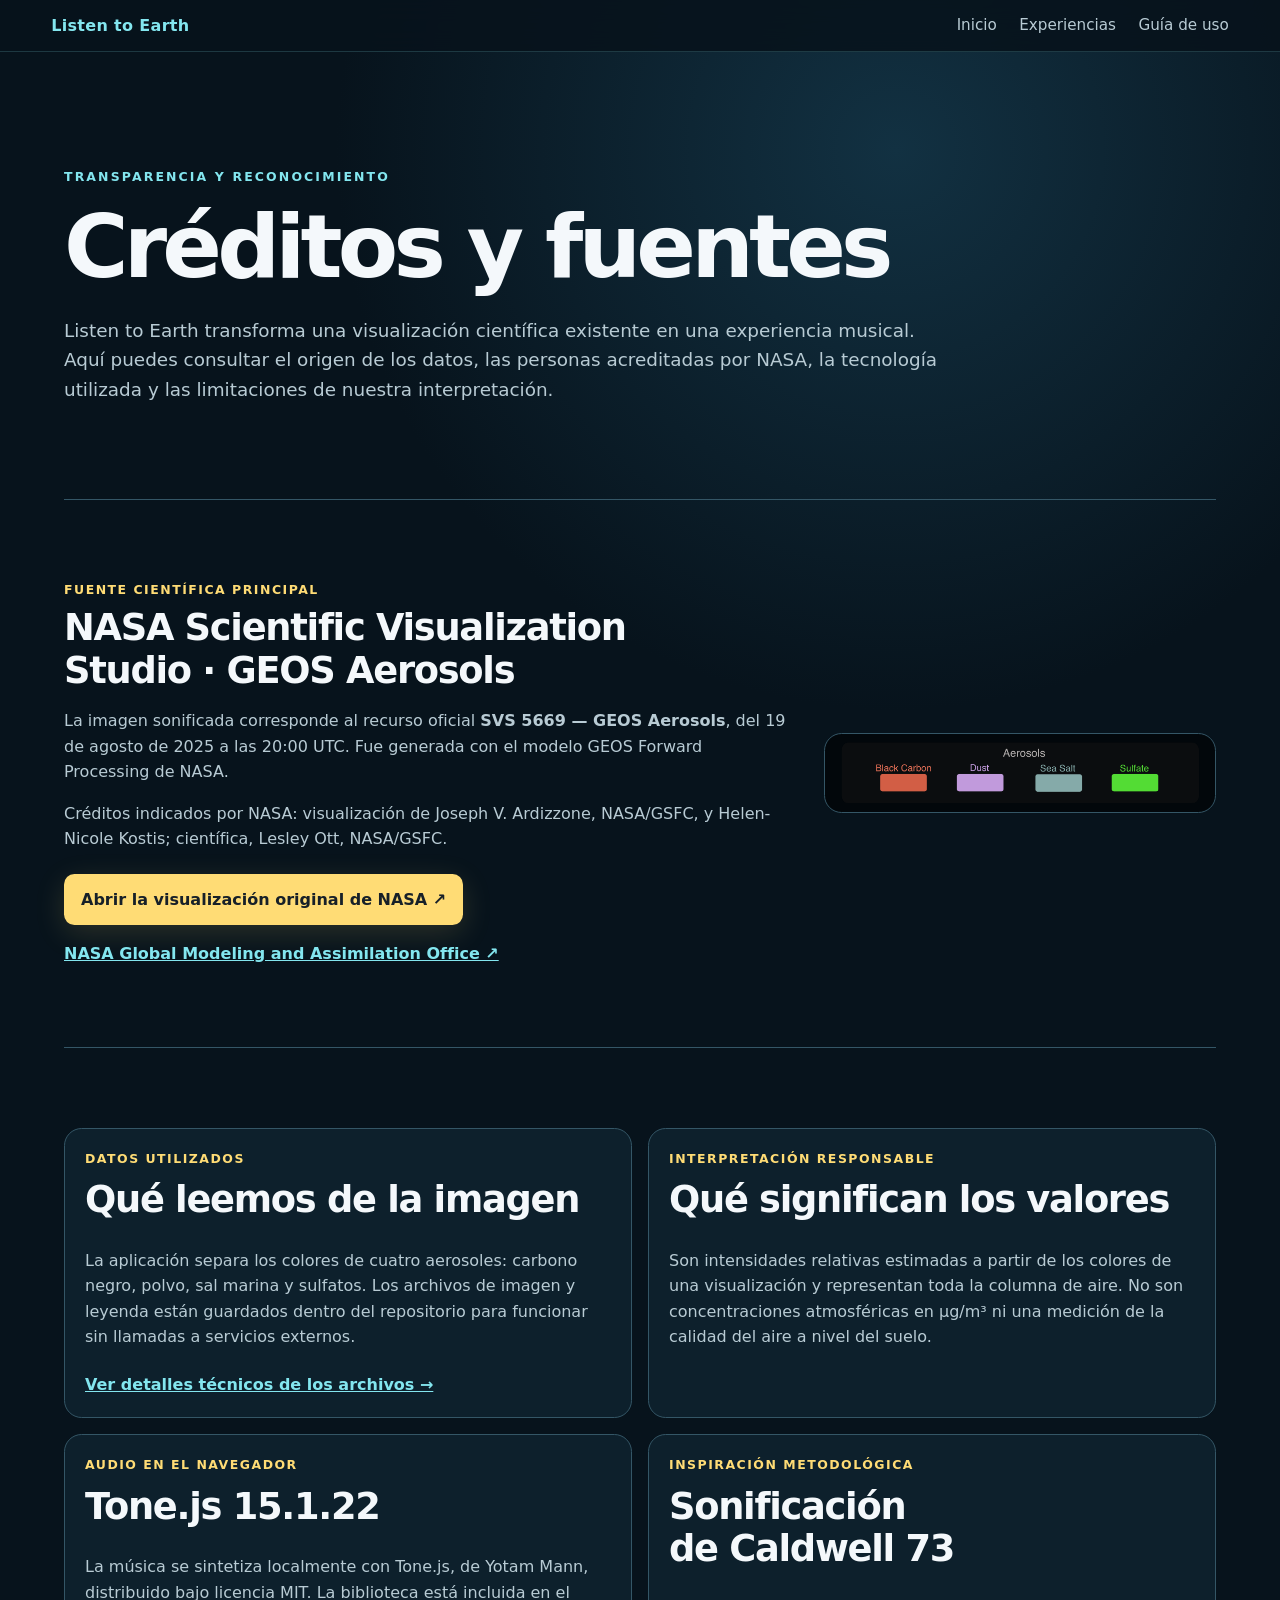
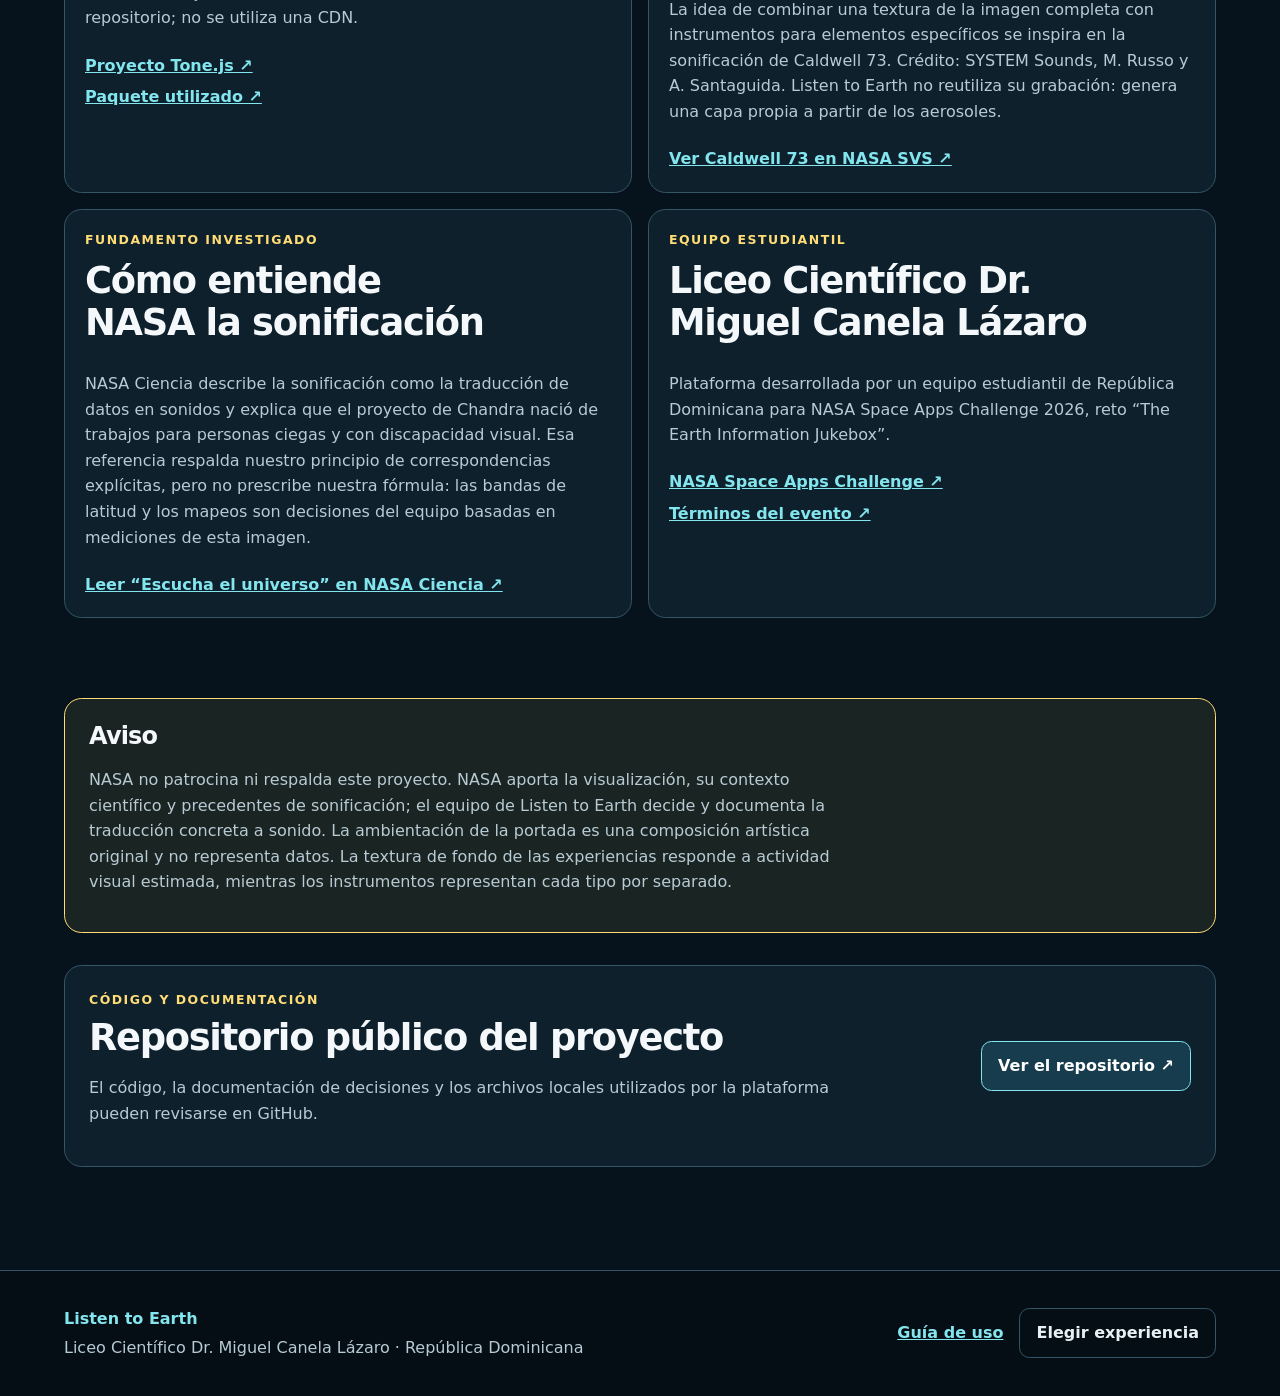
==== commit a08920c6: "Documentar metodología de sonificación por zonas" ====
--- a/docs/creditos.html
+++ b/docs/creditos.html
@@ -19,9 +19,10 @@
       <article><p class="source-kicker">Interpretación responsable</p><h2>Qué significan los valores</h2><p>Son intensidades relativas estimadas a partir de los colores de una visualización y representan toda la columna de aire. No son concentraciones atmosféricas en µg/m³ ni una medición de la calidad del aire a nivel del suelo.</p></article>
       <article><p class="source-kicker">Audio en el navegador</p><h2>Tone.js 15.1.22</h2><p>La música se sintetiza localmente con Tone.js, de Yotam Mann, distribuido bajo licencia MIT. La biblioteca está incluida en el repositorio; no se utiliza una CDN.</p><a href="https://github.com/Tonejs/Tone.js" target="_blank" rel="noopener">Proyecto Tone.js ↗</a><a href="https://www.npmjs.com/package/tone/v/15.1.22" target="_blank" rel="noopener">Paquete utilizado ↗</a></article>
       <article><p class="source-kicker">Inspiración metodológica</p><h2>Sonificación de Caldwell 73</h2><p>La idea de combinar una textura de la imagen completa con instrumentos para elementos específicos se inspira en la sonificación de Caldwell 73. Crédito: SYSTEM Sounds, M. Russo y A. Santaguida. Listen to Earth no reutiliza su grabación: genera una capa propia a partir de los aerosoles.</p><a href="https://svs.gsfc.nasa.gov/13786/" target="_blank" rel="noopener">Ver Caldwell 73 en NASA SVS ↗</a></article>
+      <article><p class="source-kicker">Fundamento investigado</p><h2>Cómo entiende NASA la sonificación</h2><p>NASA Ciencia describe la sonificación como la traducción de datos en sonidos y explica que el proyecto de Chandra nació de trabajos para personas ciegas y con discapacidad visual. Esa referencia respalda nuestro principio de correspondencias explícitas, pero no prescribe nuestra fórmula: las bandas de latitud y los mapeos son decisiones del equipo basadas en mediciones de esta imagen.</p><a href="https://ciencia.nasa.gov/universo/escucha-el-universo-sonificacion-de-datos-y-documental-de-la-nasa/" target="_blank" rel="noopener">Leer “Escucha el universo” en NASA Ciencia ↗</a></article>
       <article><p class="source-kicker">Equipo estudiantil</p><h2>Liceo Científico Dr. Miguel Canela Lázaro</h2><p>Plataforma desarrollada por un equipo estudiantil de República Dominicana para NASA Space Apps Challenge 2026, reto “The Earth Information Jukebox”.</p><a href="https://www.spaceappschallenge.org/" target="_blank" rel="noopener">NASA Space Apps Challenge ↗</a><a href="https://www.spaceappschallenge.org/legal/" target="_blank" rel="noopener">Términos del evento ↗</a></article>
     </div>
-    <section class="credit-notice" aria-labelledby="notice-title"><h2 id="notice-title">Aviso</h2><p>NASA no patrocina ni respalda este proyecto. Las referencias a NASA reconocen la procedencia de la visualización y de los datos científicos. La ambientación de la portada es una composición artística original y no representa datos. La textura de fondo de las experiencias sí responde a la intensidad total válida de aerosoles, mientras los instrumentos representan cada tipo por separado.</p></section>
+    <section class="credit-notice" aria-labelledby="notice-title"><h2 id="notice-title">Aviso</h2><p>NASA no patrocina ni respalda este proyecto. NASA aporta la visualización, su contexto científico y precedentes de sonificación; el equipo de Listen to Earth decide y documenta la traducción concreta a sonido. La ambientación de la portada es una composición artística original y no representa datos. La textura de fondo de las experiencias responde a actividad visual estimada, mientras los instrumentos representan cada tipo por separado.</p></section>
     <section class="repository-card" aria-labelledby="repository-title"><div><p class="source-kicker">Código y documentación</p><h2 id="repository-title">Repositorio público del proyecto</h2><p>El código, la documentación de decisiones y los archivos locales utilizados por la plataforma pueden revisarse en GitHub.</p></div><a class="button secondary" href="https://github.com/dalgenisdalgenis-hue/listen-to-earth" target="_blank" rel="noopener">Ver el repositorio ↗</a></section>
   </main>
   <footer><div><p class="footer-brand">Listen to Earth</p><p>Liceo Científico Dr. Miguel Canela Lázaro · República Dominicana</p></div><div class="footer-actions"><a href="guia.html">Guía de uso</a><a class="button ghost" href="experiencias.html">Elegir experiencia</a></div></footer>
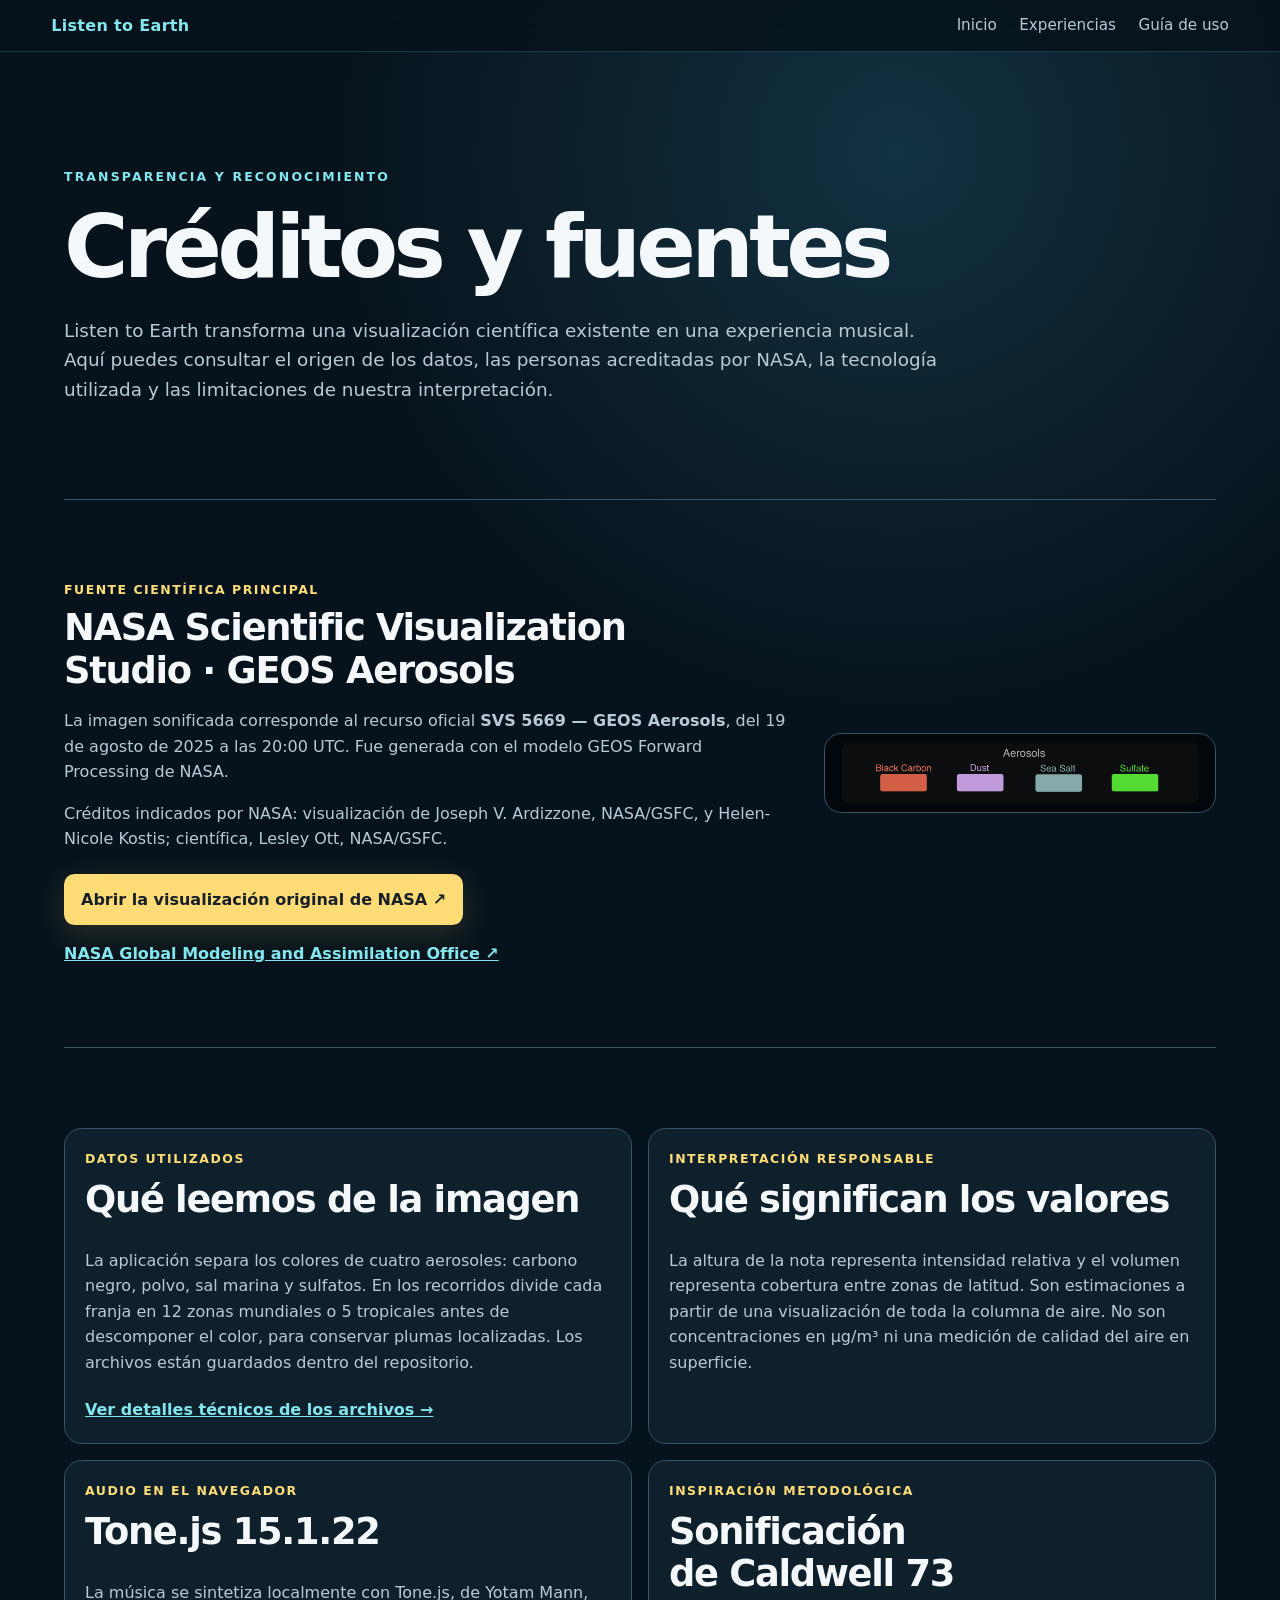
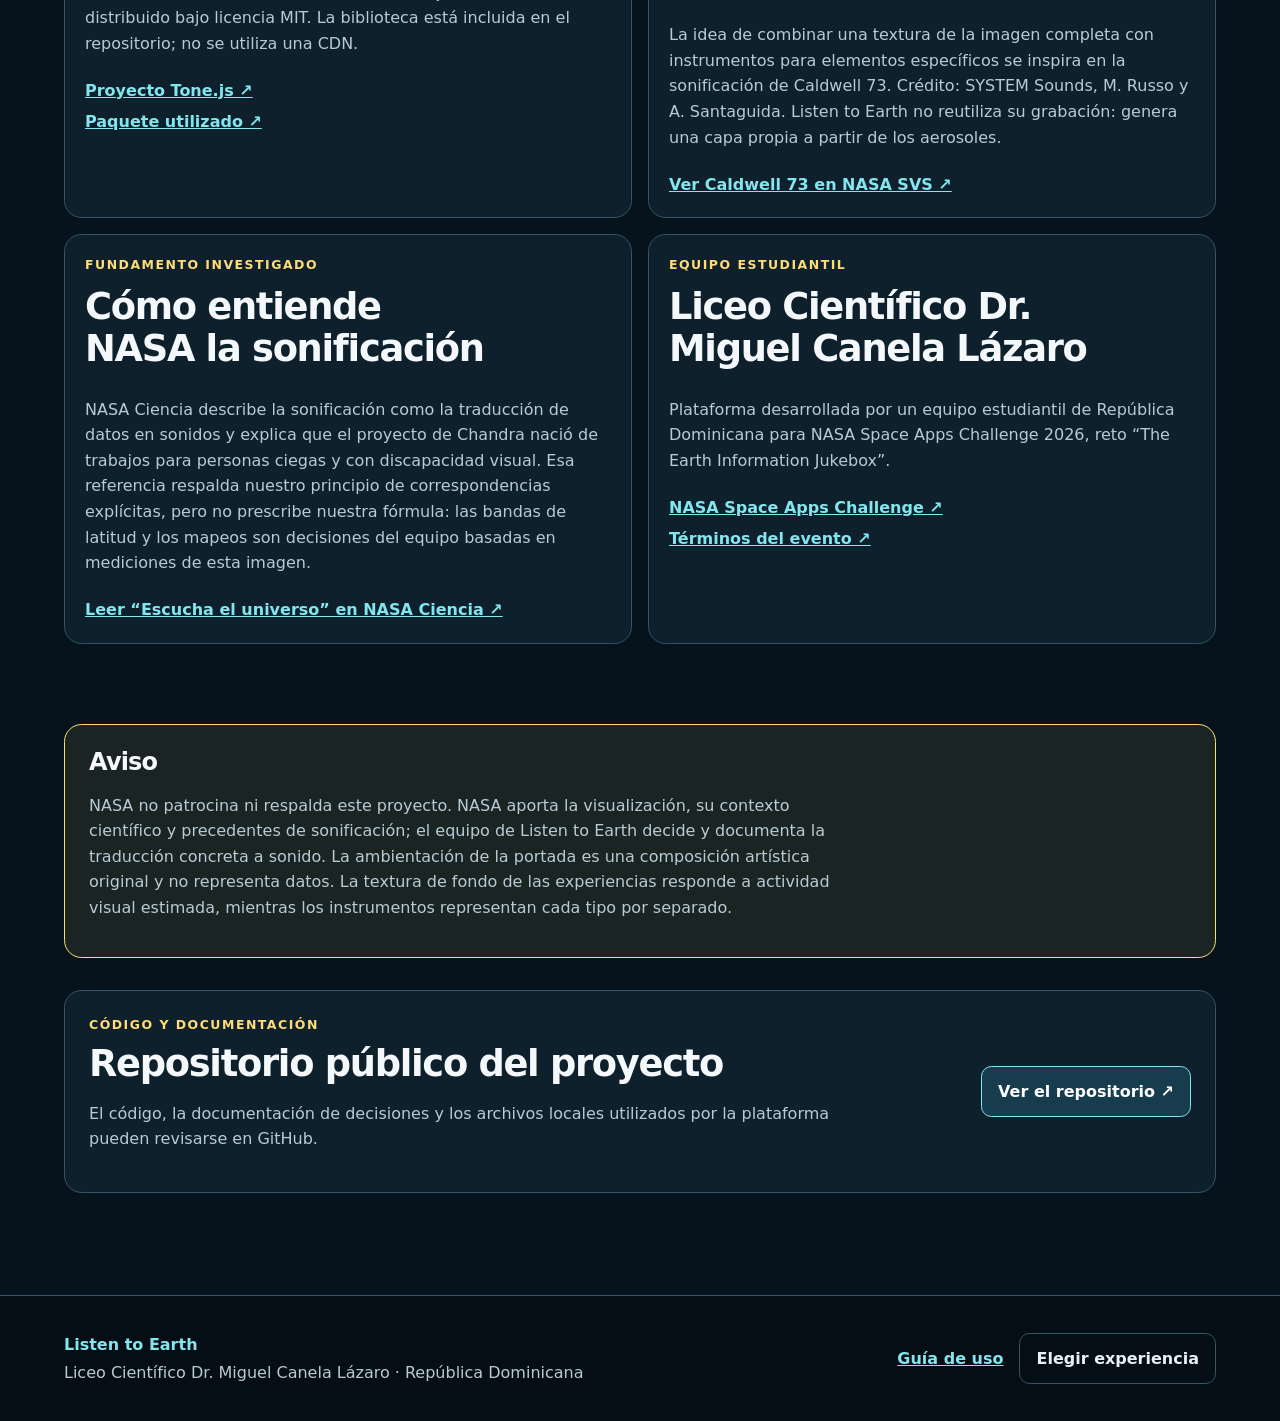
==== commit 05e79767: "Sonificar aerosoles por zonas de latitud" ====
--- a/docs/creditos.html
+++ b/docs/creditos.html
@@ -15,8 +15,8 @@
     <header class="information-hero"><p class="eyebrow">Transparencia y reconocimiento</p><h1>Créditos y fuentes</h1><p>Listen to Earth transforma una visualización científica existente en una experiencia musical. Aquí puedes consultar el origen de los datos, las personas acreditadas por NASA, la tecnología utilizada y las limitaciones de nuestra interpretación.</p></header>
     <section class="source-feature" aria-labelledby="nasa-source-title"><div><p class="source-kicker">Fuente científica principal</p><h2 id="nasa-source-title">NASA Scientific Visualization Studio · GEOS Aerosols</h2><p>La imagen sonificada corresponde al recurso oficial <strong>SVS 5669 — GEOS Aerosols</strong>, del 19 de agosto de 2025 a las 20:00 UTC. Fue generada con el modelo GEOS Forward Processing de NASA.</p><p>Créditos indicados por NASA: visualización de Joseph V. Ardizzone, NASA/GSFC, y Helen-Nicole Kostis; científica, Lesley Ott, NASA/GSFC.</p><div class="source-links"><a class="button primary" href="https://svs.gsfc.nasa.gov/5669/" target="_blank" rel="noopener">Abrir la visualización original de NASA ↗</a><a href="https://gmao.gsfc.nasa.gov/" target="_blank" rel="noopener">NASA Global Modeling and Assimilation Office ↗</a></div></div><img src="assets/aerosols_5669_colorbar.png" width="1500" height="300" loading="lazy" decoding="async" alt="Leyenda oficial de la visualización: carbono negro rojo anaranjado, polvo lila, sal marina verde azulada y sulfatos verdes."></section>
     <div class="credits-grid detailed-credits">
-      <article><p class="source-kicker">Datos utilizados</p><h2>Qué leemos de la imagen</h2><p>La aplicación separa los colores de cuatro aerosoles: carbono negro, polvo, sal marina y sulfatos. Los archivos de imagen y leyenda están guardados dentro del repositorio para funcionar sin llamadas a servicios externos.</p><a href="assets/README.md">Ver detalles técnicos de los archivos →</a></article>
-      <article><p class="source-kicker">Interpretación responsable</p><h2>Qué significan los valores</h2><p>Son intensidades relativas estimadas a partir de los colores de una visualización y representan toda la columna de aire. No son concentraciones atmosféricas en µg/m³ ni una medición de la calidad del aire a nivel del suelo.</p></article>
+      <article><p class="source-kicker">Datos utilizados</p><h2>Qué leemos de la imagen</h2><p>La aplicación separa los colores de cuatro aerosoles: carbono negro, polvo, sal marina y sulfatos. En los recorridos divide cada franja en 12 zonas mundiales o 5 tropicales antes de descomponer el color, para conservar plumas localizadas. Los archivos están guardados dentro del repositorio.</p><a href="assets/README.md">Ver detalles técnicos de los archivos →</a></article>
+      <article><p class="source-kicker">Interpretación responsable</p><h2>Qué significan los valores</h2><p>La altura de la nota representa intensidad relativa y el volumen representa cobertura entre zonas de latitud. Son estimaciones a partir de una visualización de toda la columna de aire. No son concentraciones en µg/m³ ni una medición de calidad del aire en superficie.</p></article>
       <article><p class="source-kicker">Audio en el navegador</p><h2>Tone.js 15.1.22</h2><p>La música se sintetiza localmente con Tone.js, de Yotam Mann, distribuido bajo licencia MIT. La biblioteca está incluida en el repositorio; no se utiliza una CDN.</p><a href="https://github.com/Tonejs/Tone.js" target="_blank" rel="noopener">Proyecto Tone.js ↗</a><a href="https://www.npmjs.com/package/tone/v/15.1.22" target="_blank" rel="noopener">Paquete utilizado ↗</a></article>
       <article><p class="source-kicker">Inspiración metodológica</p><h2>Sonificación de Caldwell 73</h2><p>La idea de combinar una textura de la imagen completa con instrumentos para elementos específicos se inspira en la sonificación de Caldwell 73. Crédito: SYSTEM Sounds, M. Russo y A. Santaguida. Listen to Earth no reutiliza su grabación: genera una capa propia a partir de los aerosoles.</p><a href="https://svs.gsfc.nasa.gov/13786/" target="_blank" rel="noopener">Ver Caldwell 73 en NASA SVS ↗</a></article>
       <article><p class="source-kicker">Fundamento investigado</p><h2>Cómo entiende NASA la sonificación</h2><p>NASA Ciencia describe la sonificación como la traducción de datos en sonidos y explica que el proyecto de Chandra nació de trabajos para personas ciegas y con discapacidad visual. Esa referencia respalda nuestro principio de correspondencias explícitas, pero no prescribe nuestra fórmula: las bandas de latitud y los mapeos son decisiones del equipo basadas en mediciones de esta imagen.</p><a href="https://ciencia.nasa.gov/universo/escucha-el-universo-sonificacion-de-datos-y-documental-de-la-nasa/" target="_blank" rel="noopener">Leer “Escucha el universo” en NASA Ciencia ↗</a></article>
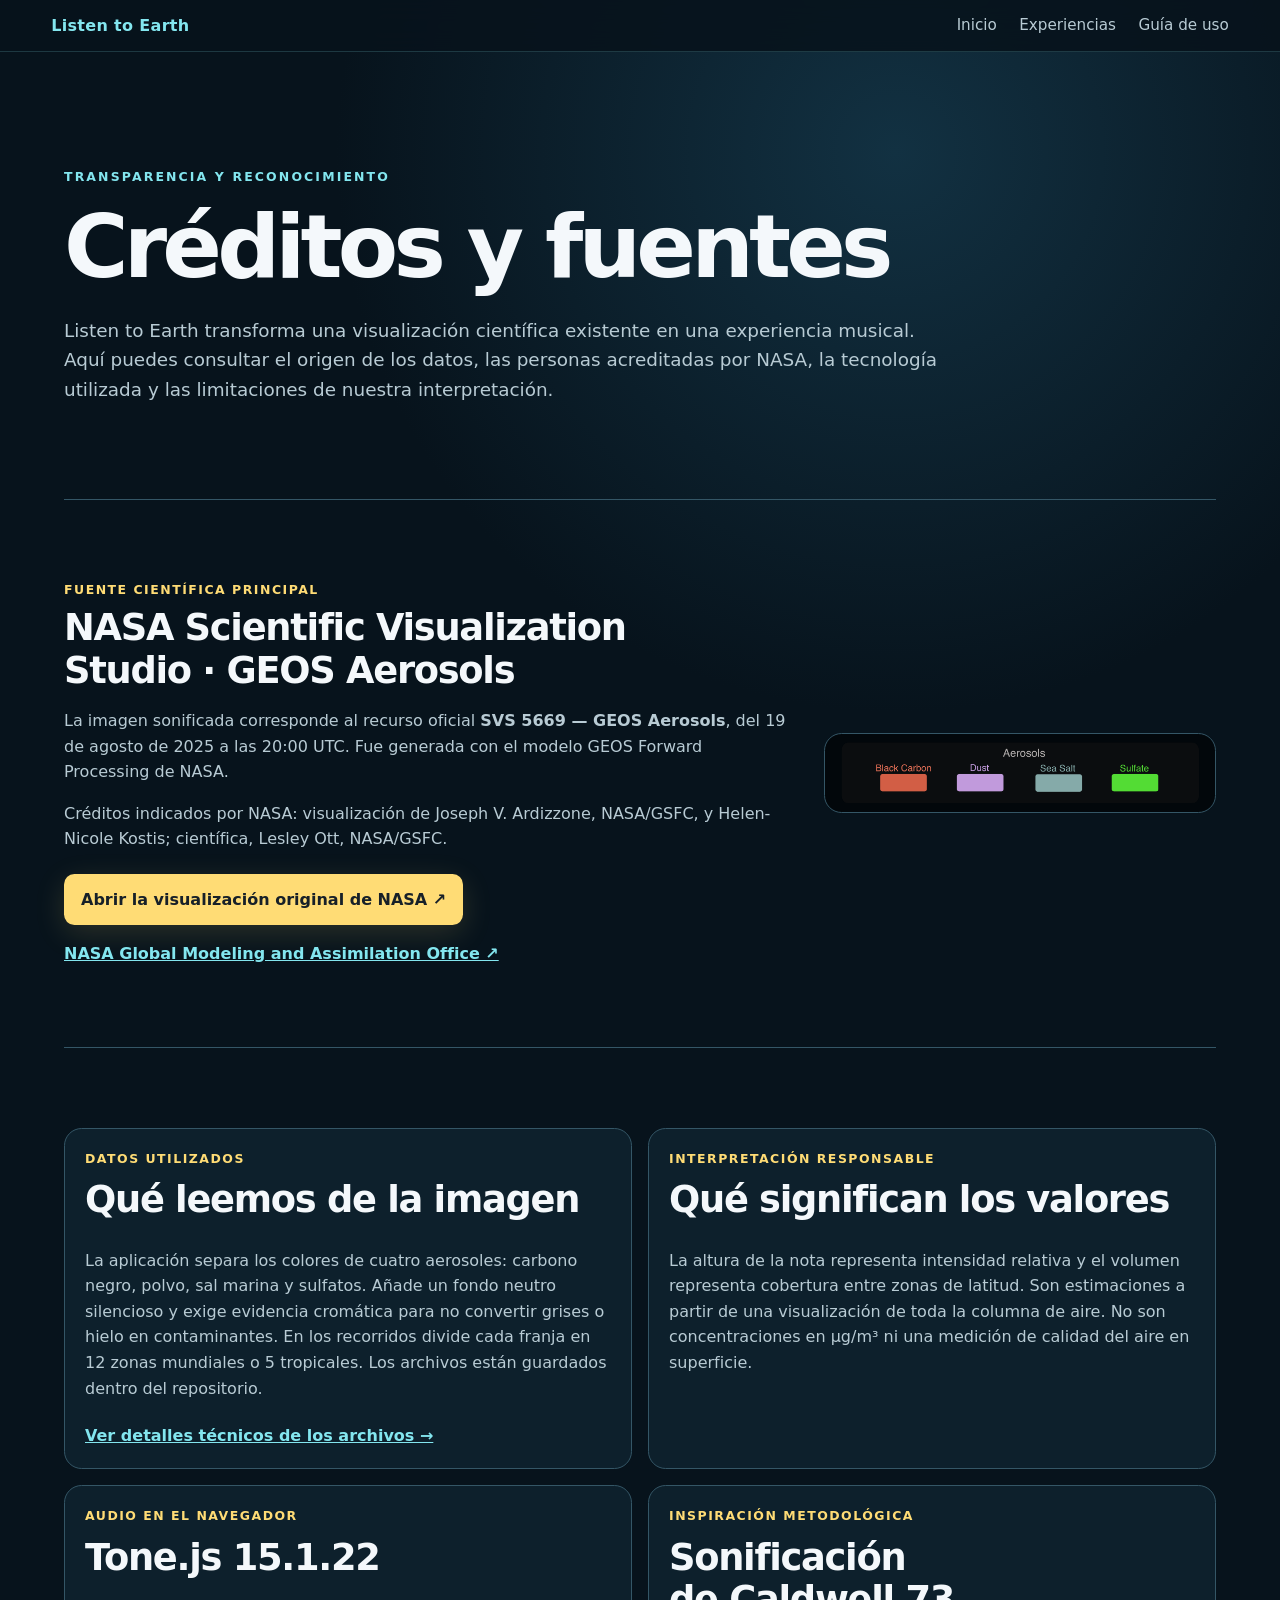
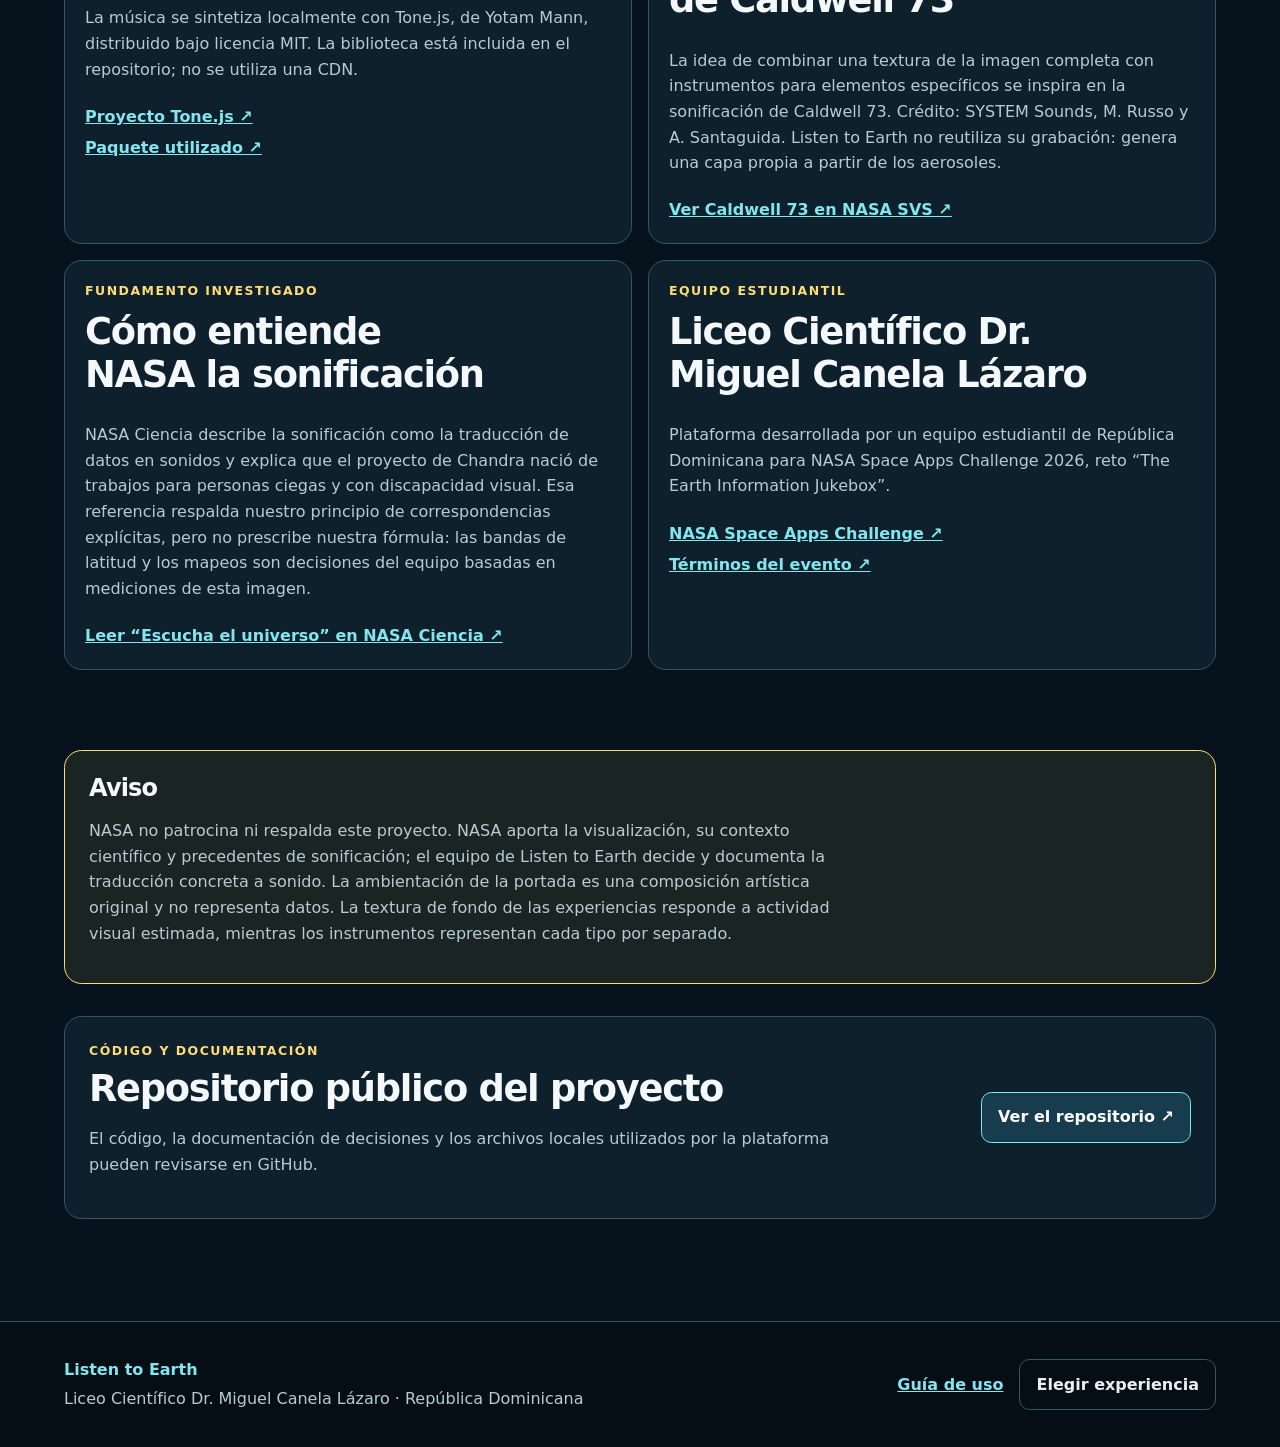
==== commit 07caa91a: "Filtrar fondo neutro y exigir evidencia cromática" ====
--- a/docs/creditos.html
+++ b/docs/creditos.html
@@ -15,7 +15,7 @@
     <header class="information-hero"><p class="eyebrow">Transparencia y reconocimiento</p><h1>Créditos y fuentes</h1><p>Listen to Earth transforma una visualización científica existente en una experiencia musical. Aquí puedes consultar el origen de los datos, las personas acreditadas por NASA, la tecnología utilizada y las limitaciones de nuestra interpretación.</p></header>
     <section class="source-feature" aria-labelledby="nasa-source-title"><div><p class="source-kicker">Fuente científica principal</p><h2 id="nasa-source-title">NASA Scientific Visualization Studio · GEOS Aerosols</h2><p>La imagen sonificada corresponde al recurso oficial <strong>SVS 5669 — GEOS Aerosols</strong>, del 19 de agosto de 2025 a las 20:00 UTC. Fue generada con el modelo GEOS Forward Processing de NASA.</p><p>Créditos indicados por NASA: visualización de Joseph V. Ardizzone, NASA/GSFC, y Helen-Nicole Kostis; científica, Lesley Ott, NASA/GSFC.</p><div class="source-links"><a class="button primary" href="https://svs.gsfc.nasa.gov/5669/" target="_blank" rel="noopener">Abrir la visualización original de NASA ↗</a><a href="https://gmao.gsfc.nasa.gov/" target="_blank" rel="noopener">NASA Global Modeling and Assimilation Office ↗</a></div></div><img src="assets/aerosols_5669_colorbar.png" width="1500" height="300" loading="lazy" decoding="async" alt="Leyenda oficial de la visualización: carbono negro rojo anaranjado, polvo lila, sal marina verde azulada y sulfatos verdes."></section>
     <div class="credits-grid detailed-credits">
-      <article><p class="source-kicker">Datos utilizados</p><h2>Qué leemos de la imagen</h2><p>La aplicación separa los colores de cuatro aerosoles: carbono negro, polvo, sal marina y sulfatos. En los recorridos divide cada franja en 12 zonas mundiales o 5 tropicales antes de descomponer el color, para conservar plumas localizadas. Los archivos están guardados dentro del repositorio.</p><a href="assets/README.md">Ver detalles técnicos de los archivos →</a></article>
+      <article><p class="source-kicker">Datos utilizados</p><h2>Qué leemos de la imagen</h2><p>La aplicación separa los colores de cuatro aerosoles: carbono negro, polvo, sal marina y sulfatos. Añade un fondo neutro silencioso y exige evidencia cromática para no convertir grises o hielo en contaminantes. En los recorridos divide cada franja en 12 zonas mundiales o 5 tropicales. Los archivos están guardados dentro del repositorio.</p><a href="assets/README.md">Ver detalles técnicos de los archivos →</a></article>
       <article><p class="source-kicker">Interpretación responsable</p><h2>Qué significan los valores</h2><p>La altura de la nota representa intensidad relativa y el volumen representa cobertura entre zonas de latitud. Son estimaciones a partir de una visualización de toda la columna de aire. No son concentraciones en µg/m³ ni una medición de calidad del aire en superficie.</p></article>
       <article><p class="source-kicker">Audio en el navegador</p><h2>Tone.js 15.1.22</h2><p>La música se sintetiza localmente con Tone.js, de Yotam Mann, distribuido bajo licencia MIT. La biblioteca está incluida en el repositorio; no se utiliza una CDN.</p><a href="https://github.com/Tonejs/Tone.js" target="_blank" rel="noopener">Proyecto Tone.js ↗</a><a href="https://www.npmjs.com/package/tone/v/15.1.22" target="_blank" rel="noopener">Paquete utilizado ↗</a></article>
       <article><p class="source-kicker">Inspiración metodológica</p><h2>Sonificación de Caldwell 73</h2><p>La idea de combinar una textura de la imagen completa con instrumentos para elementos específicos se inspira en la sonificación de Caldwell 73. Crédito: SYSTEM Sounds, M. Russo y A. Santaguida. Listen to Earth no reutiliza su grabación: genera una capa propia a partir de los aerosoles.</p><a href="https://svs.gsfc.nasa.gov/13786/" target="_blank" rel="noopener">Ver Caldwell 73 en NASA SVS ↗</a></article>
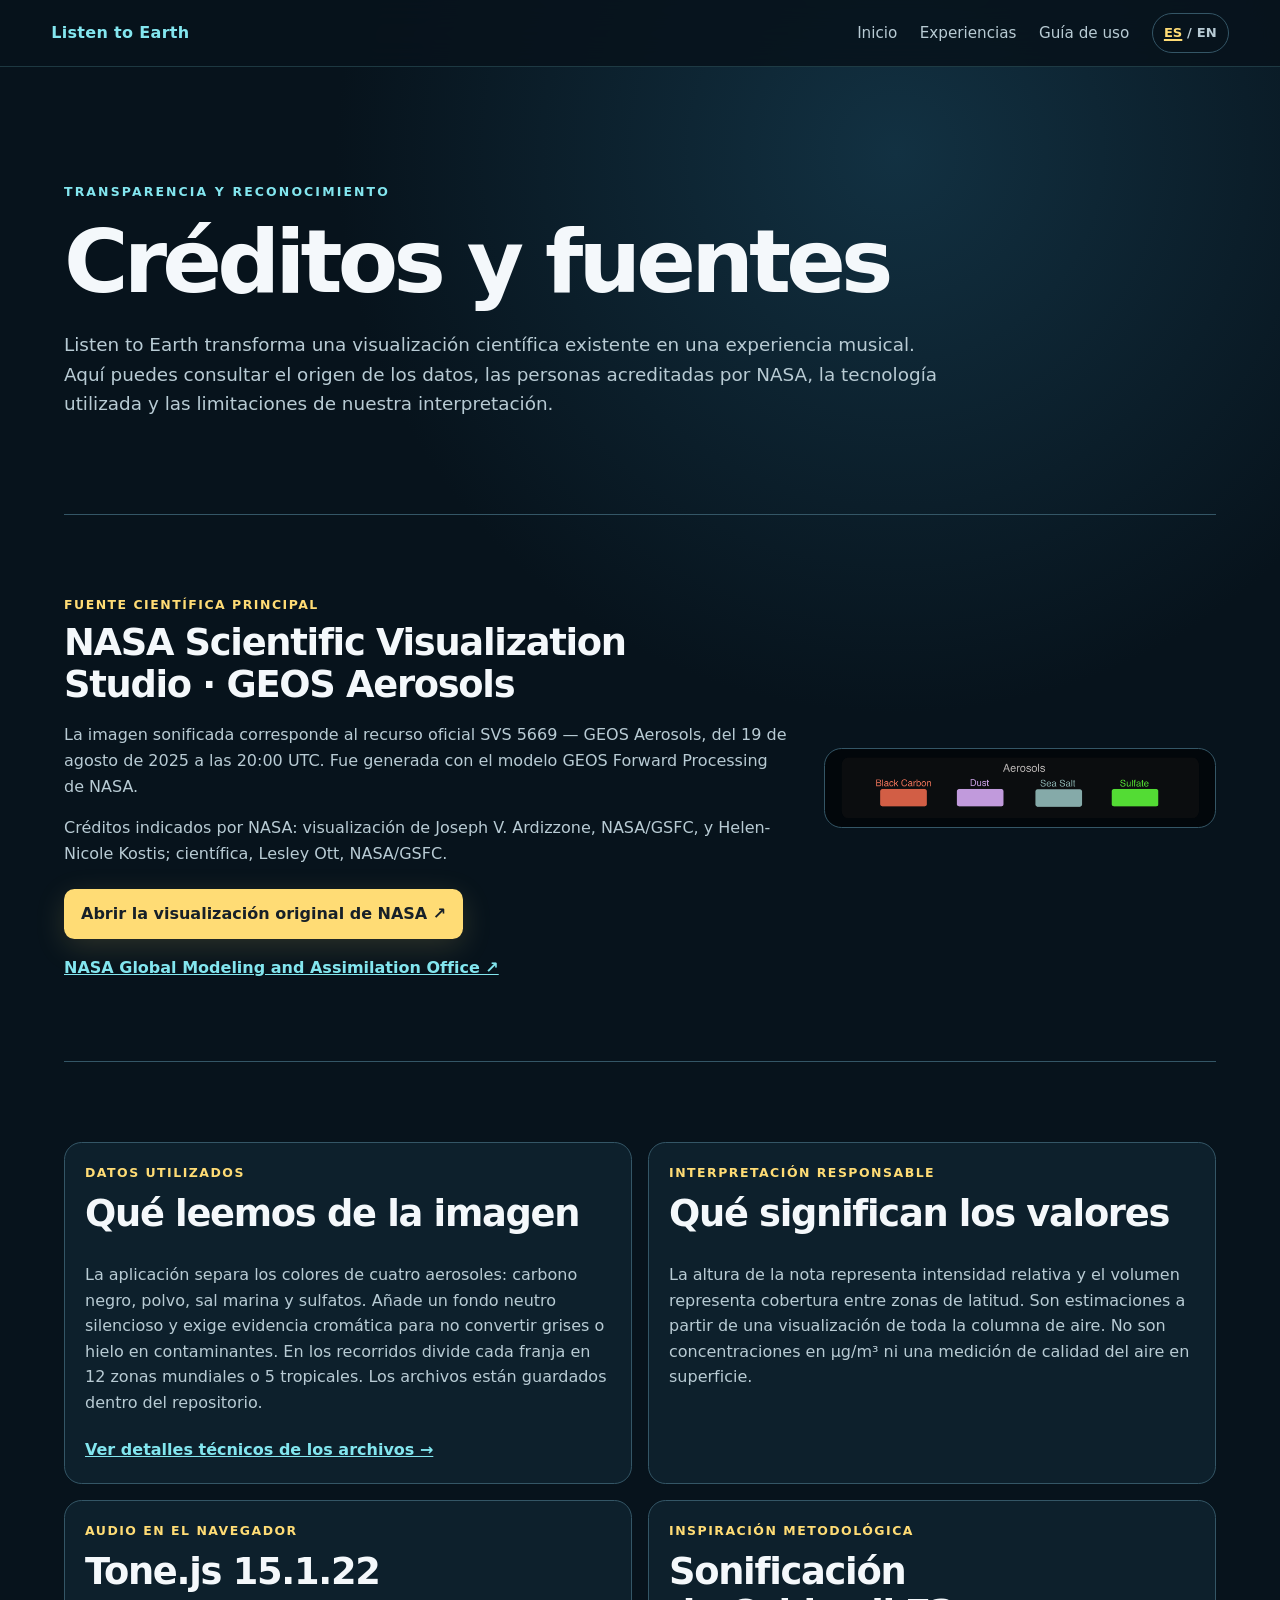
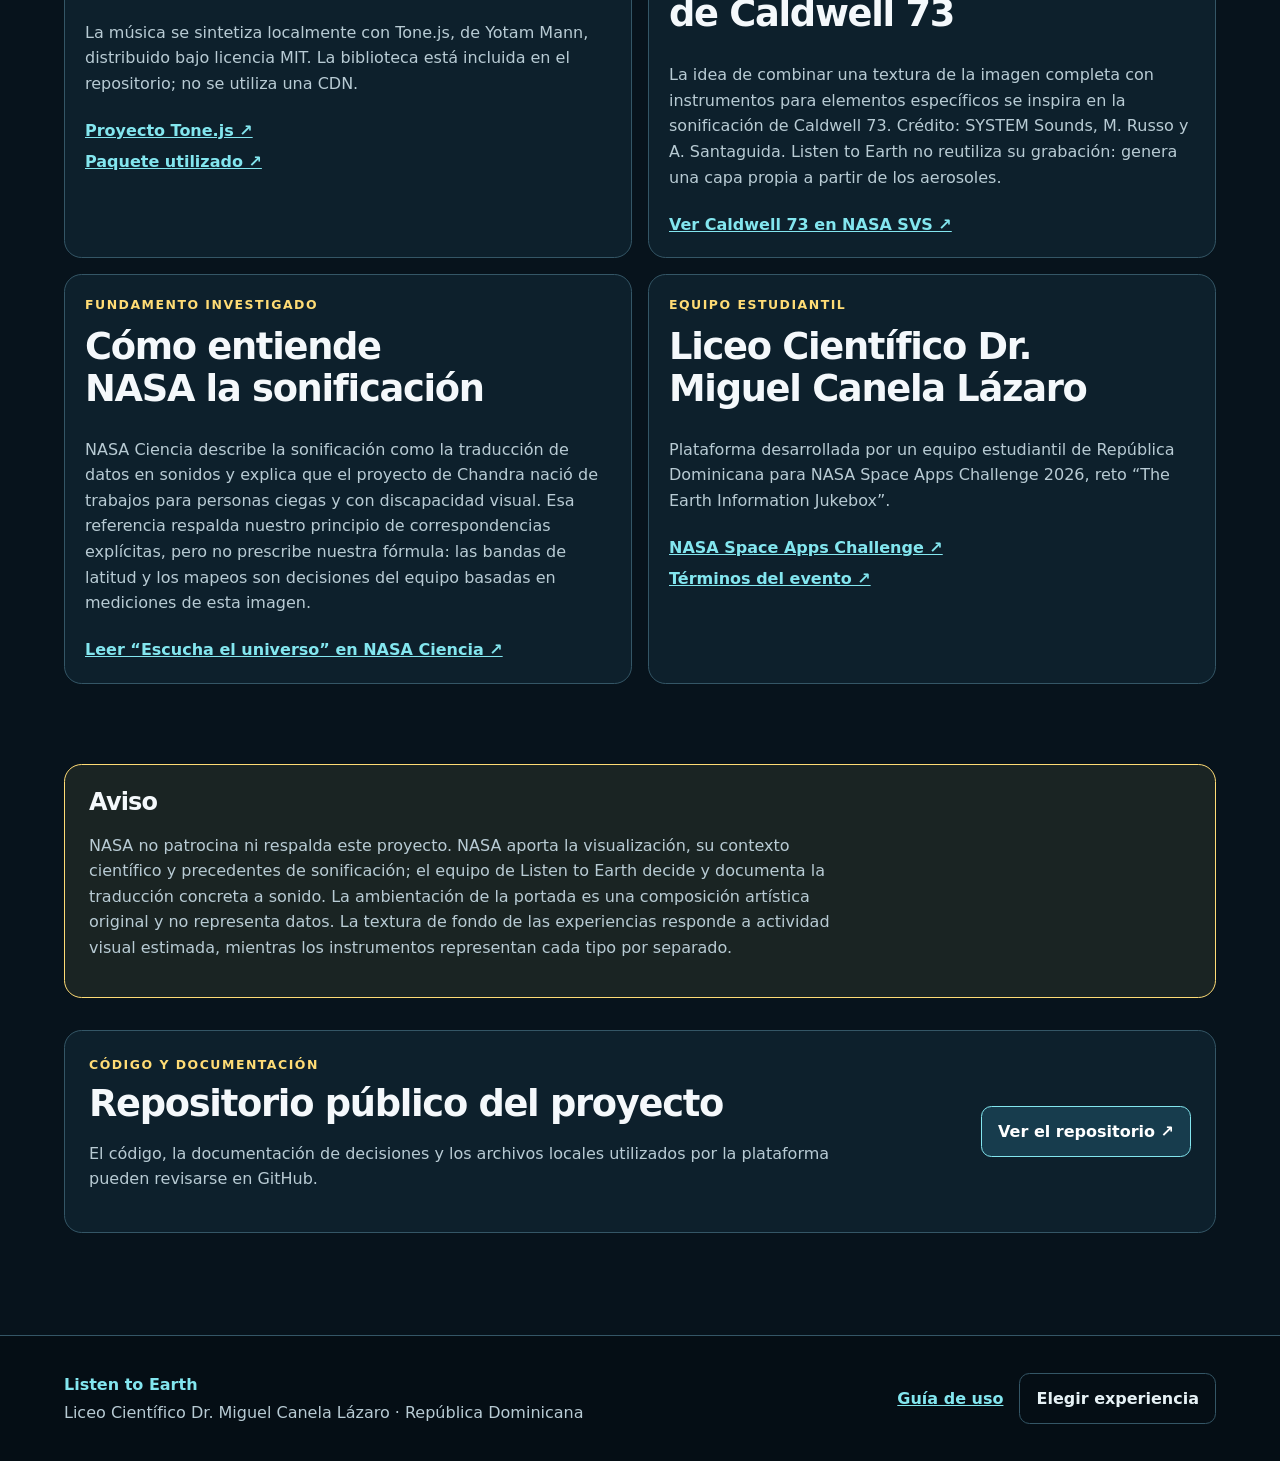
==== commit ed434903: "Añadir versión bilingüe en español e inglés" ====
--- a/docs/creditos.html
+++ b/docs/creditos.html
@@ -6,25 +6,29 @@
   <meta name="description" content="Créditos, fuentes científicas y tecnología de Listen to Earth.">
   <meta name="theme-color" content="#07131c">
   <title>Créditos y fuentes · Listen to Earth</title>
+  <link rel="icon" href="assets/favicon.svg" type="image/svg+xml">
   <link rel="stylesheet" href="css/styles.css">
+  <script defer src="js/strings.es.js"></script>
+  <script defer src="js/strings.en.js"></script>
+  <script defer src="js/i18n.js"></script>
 </head>
-<body class="static-page credits-page">
-  <a class="skip" href="#content">Ir al contenido</a>
-  <header class="site-header"><a class="brand" href="index.html">Listen to Earth</a><nav aria-label="Navegación principal"><a href="index.html">Inicio</a><a href="experiencias.html">Experiencias</a><a href="guia.html">Guía de uso</a></nav></header>
+<body class="static-page credits-page" data-page-title="pageTitleCredits" data-meta-description="metaCredits">
+  <a class="skip" href="#content" data-text="skip">Ir al contenido</a>
+  <header class="site-header"><a class="brand" href="index.html">Listen to Earth</a><nav aria-label="Navegación principal" data-label="navLabel"><a href="index.html" data-text="navHome">Inicio</a><a href="experiencias.html" data-text="navExperiences">Experiencias</a><a href="guia.html" data-text="navGuide">Guía de uso</a></nav></header>
   <main id="content" class="information-page credits-content">
-    <header class="information-hero"><p class="eyebrow">Transparencia y reconocimiento</p><h1>Créditos y fuentes</h1><p>Listen to Earth transforma una visualización científica existente en una experiencia musical. Aquí puedes consultar el origen de los datos, las personas acreditadas por NASA, la tecnología utilizada y las limitaciones de nuestra interpretación.</p></header>
-    <section class="source-feature" aria-labelledby="nasa-source-title"><div><p class="source-kicker">Fuente científica principal</p><h2 id="nasa-source-title">NASA Scientific Visualization Studio · GEOS Aerosols</h2><p>La imagen sonificada corresponde al recurso oficial <strong>SVS 5669 — GEOS Aerosols</strong>, del 19 de agosto de 2025 a las 20:00 UTC. Fue generada con el modelo GEOS Forward Processing de NASA.</p><p>Créditos indicados por NASA: visualización de Joseph V. Ardizzone, NASA/GSFC, y Helen-Nicole Kostis; científica, Lesley Ott, NASA/GSFC.</p><div class="source-links"><a class="button primary" href="https://svs.gsfc.nasa.gov/5669/" target="_blank" rel="noopener">Abrir la visualización original de NASA ↗</a><a href="https://gmao.gsfc.nasa.gov/" target="_blank" rel="noopener">NASA Global Modeling and Assimilation Office ↗</a></div></div><img src="assets/aerosols_5669_colorbar.png" width="1500" height="300" loading="lazy" decoding="async" alt="Leyenda oficial de la visualización: carbono negro rojo anaranjado, polvo lila, sal marina verde azulada y sulfatos verdes."></section>
+    <header class="information-hero"><p class="eyebrow" data-text="creditsPageEyebrow">Transparencia y reconocimiento</p><h1 data-text="creditsPageTitle">Créditos y fuentes</h1><p data-text="creditsPageIntro">Listen to Earth transforma una visualización científica existente en una experiencia musical. Aquí puedes consultar el origen de los datos, las personas acreditadas por NASA, la tecnología utilizada y las limitaciones de nuestra interpretación.</p></header>
+    <section class="source-feature" aria-labelledby="nasa-source-title"><div><p class="source-kicker" data-text="creditsPrimarySource">Fuente científica principal</p><h2 id="nasa-source-title" data-text="creditsPrimaryTitle">NASA Scientific Visualization Studio · GEOS Aerosols</h2><p data-text="creditsPrimaryText">La imagen sonificada corresponde al recurso oficial SVS 5669 — GEOS Aerosols, del 19 de agosto de 2025 a las 20:00 UTC. Fue generada con el modelo GEOS Forward Processing de NASA.</p><p data-text="creditsPeople">Créditos indicados por NASA: visualización de Joseph V. Ardizzone, NASA/GSFC, y Helen-Nicole Kostis; científica, Lesley Ott, NASA/GSFC.</p><div class="source-links"><a class="button primary" href="https://svs.gsfc.nasa.gov/5669/" target="_blank" rel="noopener" data-text="creditsOpenNasa">Abrir la visualización original de NASA ↗</a><a href="https://gmao.gsfc.nasa.gov/" target="_blank" rel="noopener" data-text="creditsOpenGmao">NASA Global Modeling and Assimilation Office ↗</a></div></div><img src="assets/aerosols_5669_colorbar.png" width="1500" height="300" loading="lazy" decoding="async" data-alt="creditsLegendAlt" alt="Leyenda oficial de la visualización: carbono negro rojo anaranjado, polvo lila, sal marina verde azulada y sulfatos verdes."></section>
     <div class="credits-grid detailed-credits">
-      <article><p class="source-kicker">Datos utilizados</p><h2>Qué leemos de la imagen</h2><p>La aplicación separa los colores de cuatro aerosoles: carbono negro, polvo, sal marina y sulfatos. Añade un fondo neutro silencioso y exige evidencia cromática para no convertir grises o hielo en contaminantes. En los recorridos divide cada franja en 12 zonas mundiales o 5 tropicales. Los archivos están guardados dentro del repositorio.</p><a href="assets/README.md">Ver detalles técnicos de los archivos →</a></article>
-      <article><p class="source-kicker">Interpretación responsable</p><h2>Qué significan los valores</h2><p>La altura de la nota representa intensidad relativa y el volumen representa cobertura entre zonas de latitud. Son estimaciones a partir de una visualización de toda la columna de aire. No son concentraciones en µg/m³ ni una medición de calidad del aire en superficie.</p></article>
-      <article><p class="source-kicker">Audio en el navegador</p><h2>Tone.js 15.1.22</h2><p>La música se sintetiza localmente con Tone.js, de Yotam Mann, distribuido bajo licencia MIT. La biblioteca está incluida en el repositorio; no se utiliza una CDN.</p><a href="https://github.com/Tonejs/Tone.js" target="_blank" rel="noopener">Proyecto Tone.js ↗</a><a href="https://www.npmjs.com/package/tone/v/15.1.22" target="_blank" rel="noopener">Paquete utilizado ↗</a></article>
-      <article><p class="source-kicker">Inspiración metodológica</p><h2>Sonificación de Caldwell 73</h2><p>La idea de combinar una textura de la imagen completa con instrumentos para elementos específicos se inspira en la sonificación de Caldwell 73. Crédito: SYSTEM Sounds, M. Russo y A. Santaguida. Listen to Earth no reutiliza su grabación: genera una capa propia a partir de los aerosoles.</p><a href="https://svs.gsfc.nasa.gov/13786/" target="_blank" rel="noopener">Ver Caldwell 73 en NASA SVS ↗</a></article>
-      <article><p class="source-kicker">Fundamento investigado</p><h2>Cómo entiende NASA la sonificación</h2><p>NASA Ciencia describe la sonificación como la traducción de datos en sonidos y explica que el proyecto de Chandra nació de trabajos para personas ciegas y con discapacidad visual. Esa referencia respalda nuestro principio de correspondencias explícitas, pero no prescribe nuestra fórmula: las bandas de latitud y los mapeos son decisiones del equipo basadas en mediciones de esta imagen.</p><a href="https://ciencia.nasa.gov/universo/escucha-el-universo-sonificacion-de-datos-y-documental-de-la-nasa/" target="_blank" rel="noopener">Leer “Escucha el universo” en NASA Ciencia ↗</a></article>
-      <article><p class="source-kicker">Equipo estudiantil</p><h2>Liceo Científico Dr. Miguel Canela Lázaro</h2><p>Plataforma desarrollada por un equipo estudiantil de República Dominicana para NASA Space Apps Challenge 2026, reto “The Earth Information Jukebox”.</p><a href="https://www.spaceappschallenge.org/" target="_blank" rel="noopener">NASA Space Apps Challenge ↗</a><a href="https://www.spaceappschallenge.org/legal/" target="_blank" rel="noopener">Términos del evento ↗</a></article>
+      <article><p class="source-kicker" data-text="creditsDataKicker">Datos utilizados</p><h2 data-text="creditsDataTitle">Qué leemos de la imagen</h2><p data-text="creditsDataText">La aplicación separa los colores de cuatro aerosoles: carbono negro, polvo, sal marina y sulfatos. Añade un fondo neutro silencioso y exige evidencia cromática para no convertir grises o hielo en contaminantes. En los recorridos divide cada franja en 12 zonas mundiales o 5 tropicales. Los archivos están guardados dentro del repositorio.</p><a href="assets/README.md" data-text="creditsDataLink">Ver detalles técnicos de los archivos →</a></article>
+      <article><p class="source-kicker" data-text="creditsMeaningKicker">Interpretación responsable</p><h2 data-text="creditsMeaningTitle">Qué significan los valores</h2><p data-text="creditsMeaningText">La altura de la nota representa intensidad relativa y el volumen representa cobertura entre zonas de latitud. Son estimaciones a partir de una visualización de toda la columna de aire. No son concentraciones en µg/m³ ni una medición de calidad del aire en superficie.</p></article>
+      <article><p class="source-kicker" data-text="creditsAudioKicker">Audio en el navegador</p><h2 data-text="creditsAudioTitle">Tone.js 15.1.22</h2><p data-text="creditsAudioText">La música se sintetiza localmente con Tone.js, de Yotam Mann, distribuido bajo licencia MIT. La biblioteca está incluida en el repositorio; no se utiliza una CDN.</p><a href="https://github.com/Tonejs/Tone.js" target="_blank" rel="noopener" data-text="creditsToneProject">Proyecto Tone.js ↗</a><a href="https://www.npmjs.com/package/tone/v/15.1.22" target="_blank" rel="noopener" data-text="creditsTonePackage">Paquete utilizado ↗</a></article>
+      <article><p class="source-kicker" data-text="creditsMethodKicker">Inspiración metodológica</p><h2 data-text="creditsMethodTitle">Sonificación de Caldwell 73</h2><p data-text="creditsMethodText">La idea de combinar una textura de la imagen completa con instrumentos para elementos específicos se inspira en la sonificación de Caldwell 73. Crédito: SYSTEM Sounds, M. Russo y A. Santaguida. Listen to Earth no reutiliza su grabación: genera una capa propia a partir de los aerosoles.</p><a href="https://svs.gsfc.nasa.gov/13786/" target="_blank" rel="noopener" data-text="creditsMethodLink">Ver Caldwell 73 en NASA SVS ↗</a></article>
+      <article><p class="source-kicker" data-text="creditsResearchKicker">Fundamento investigado</p><h2 data-text="creditsResearchTitle">Cómo entiende NASA la sonificación</h2><p data-text="creditsResearchText">NASA Ciencia describe la sonificación como la traducción de datos en sonidos y explica que el proyecto de Chandra nació de trabajos para personas ciegas y con discapacidad visual. Esa referencia respalda nuestro principio de correspondencias explícitas, pero no prescribe nuestra fórmula: las bandas de latitud y los mapeos son decisiones del equipo basadas en mediciones de esta imagen.</p><a href="https://ciencia.nasa.gov/universo/escucha-el-universo-sonificacion-de-datos-y-documental-de-la-nasa/" target="_blank" rel="noopener" data-text="creditsResearchLink">Leer “Escucha el universo” en NASA Ciencia ↗</a></article>
+      <article><p class="source-kicker" data-text="creditsStudentKicker">Equipo estudiantil</p><h2 data-text="creditsStudentTitle">Liceo Científico Dr. Miguel Canela Lázaro</h2><p data-text="creditsStudentText">Plataforma desarrollada por un equipo estudiantil de República Dominicana para NASA Space Apps Challenge 2026, reto “The Earth Information Jukebox”.</p><a href="https://www.spaceappschallenge.org/" target="_blank" rel="noopener" data-text="creditsEvent">NASA Space Apps Challenge ↗</a><a href="https://www.spaceappschallenge.org/legal/" target="_blank" rel="noopener" data-text="creditsTerms">Términos del evento ↗</a></article>
     </div>
-    <section class="credit-notice" aria-labelledby="notice-title"><h2 id="notice-title">Aviso</h2><p>NASA no patrocina ni respalda este proyecto. NASA aporta la visualización, su contexto científico y precedentes de sonificación; el equipo de Listen to Earth decide y documenta la traducción concreta a sonido. La ambientación de la portada es una composición artística original y no representa datos. La textura de fondo de las experiencias responde a actividad visual estimada, mientras los instrumentos representan cada tipo por separado.</p></section>
-    <section class="repository-card" aria-labelledby="repository-title"><div><p class="source-kicker">Código y documentación</p><h2 id="repository-title">Repositorio público del proyecto</h2><p>El código, la documentación de decisiones y los archivos locales utilizados por la plataforma pueden revisarse en GitHub.</p></div><a class="button secondary" href="https://github.com/dalgenisdalgenis-hue/listen-to-earth" target="_blank" rel="noopener">Ver el repositorio ↗</a></section>
+    <section class="credit-notice" aria-labelledby="notice-title"><h2 id="notice-title" data-text="creditsNoticeTitle">Aviso</h2><p data-text="creditsNoticeText">NASA no patrocina ni respalda este proyecto. NASA aporta la visualización, su contexto científico y precedentes de sonificación; el equipo de Listen to Earth decide y documenta la traducción concreta a sonido. La ambientación de la portada es una composición artística original y no representa datos. La textura de fondo de las experiencias responde a actividad visual estimada, mientras los instrumentos representan cada tipo por separado.</p></section>
+    <section class="repository-card" aria-labelledby="repository-title"><div><p class="source-kicker" data-text="creditsRepoKicker">Código y documentación</p><h2 id="repository-title" data-text="creditsRepoTitle">Repositorio público del proyecto</h2><p data-text="creditsRepoText">El código, la documentación de decisiones y los archivos locales utilizados por la plataforma pueden revisarse en GitHub.</p></div><a class="button secondary" href="https://github.com/dalgenisdalgenis-hue/listen-to-earth" target="_blank" rel="noopener" data-text="creditsRepoLink">Ver el repositorio ↗</a></section>
   </main>
-  <footer><div><p class="footer-brand">Listen to Earth</p><p>Liceo Científico Dr. Miguel Canela Lázaro · República Dominicana</p></div><div class="footer-actions"><a href="guia.html">Guía de uso</a><a class="button ghost" href="experiencias.html">Elegir experiencia</a></div></footer>
+  <footer><div><p class="footer-brand">Listen to Earth</p><p data-text="footer">Liceo Científico Dr. Miguel Canela Lázaro · República Dominicana</p></div><div class="footer-actions"><a href="guia.html" data-text="navGuide">Guía de uso</a><a class="button ghost" href="experiencias.html" data-text="chooseExperience">Elegir experiencia</a></div></footer>
 </body>
 </html>
--- a/docs/css/styles.css
+++ b/docs/css/styles.css
@@ -37,6 +37,10 @@
 .site-header nav { display: flex; align-items: center; gap: clamp(.4rem, 2vw, 1.4rem); }
 .site-header nav a { color: var(--muted); text-decoration: none; font-size: .95rem; }
 .site-header nav a:hover { color: #fff; }
+.language-toggle { display: inline-flex; align-items: center; gap: .3rem; min-height: 40px; padding: .4rem .7rem; border: 1px solid var(--line); border-radius: 999px; color: var(--muted); background: rgb(7 19 28 / 75%); font: inherit; font-size: .82rem; font-weight: 800; cursor: pointer; }
+.language-toggle:hover { border-color: var(--cyan); color: #fff; }
+.language-toggle .active { color: var(--yellow); text-decoration: underline; text-decoration-thickness: 2px; text-underline-offset: .18em; }
+.language-toggle:focus-visible { outline: 3px solid var(--yellow); outline-offset: 3px; }
 .nav-guide { min-height: 40px; padding: .45rem .8rem; border: 1px solid var(--cyan); border-radius: 999px; color: #fff; background: transparent; cursor: pointer; }
 
 .hero { min-height: min(50rem, calc(100vh - 4rem)); display: grid; align-items: center; position: relative; isolation: isolate; overflow: hidden; padding: clamp(4rem, 9vw, 8rem) clamp(1.2rem, 7vw, 7rem); background-image: linear-gradient(90deg, rgb(4 13 20 / 98%) 0%, rgb(4 13 20 / 80%) 45%, rgb(4 13 20 / 15%) 100%), linear-gradient(0deg, var(--bg), transparent 35%), url('../assets/aerosols_5669_1920x1080.png'); background-position: center, center, center; background-size: cover; }
@@ -326,6 +330,7 @@
 
 @media (max-width: 460px) {
   .site-header { flex-direction: column; }
-  .site-header nav { max-width: 100%; width: 100%; }
+  .site-header nav { flex-wrap: wrap; max-width: 100%; width: 100%; overflow: visible; }
+  .site-header .language-toggle { margin-left: auto; }
   .information-page { width: min(100% - 1rem, 72rem); }
 }
